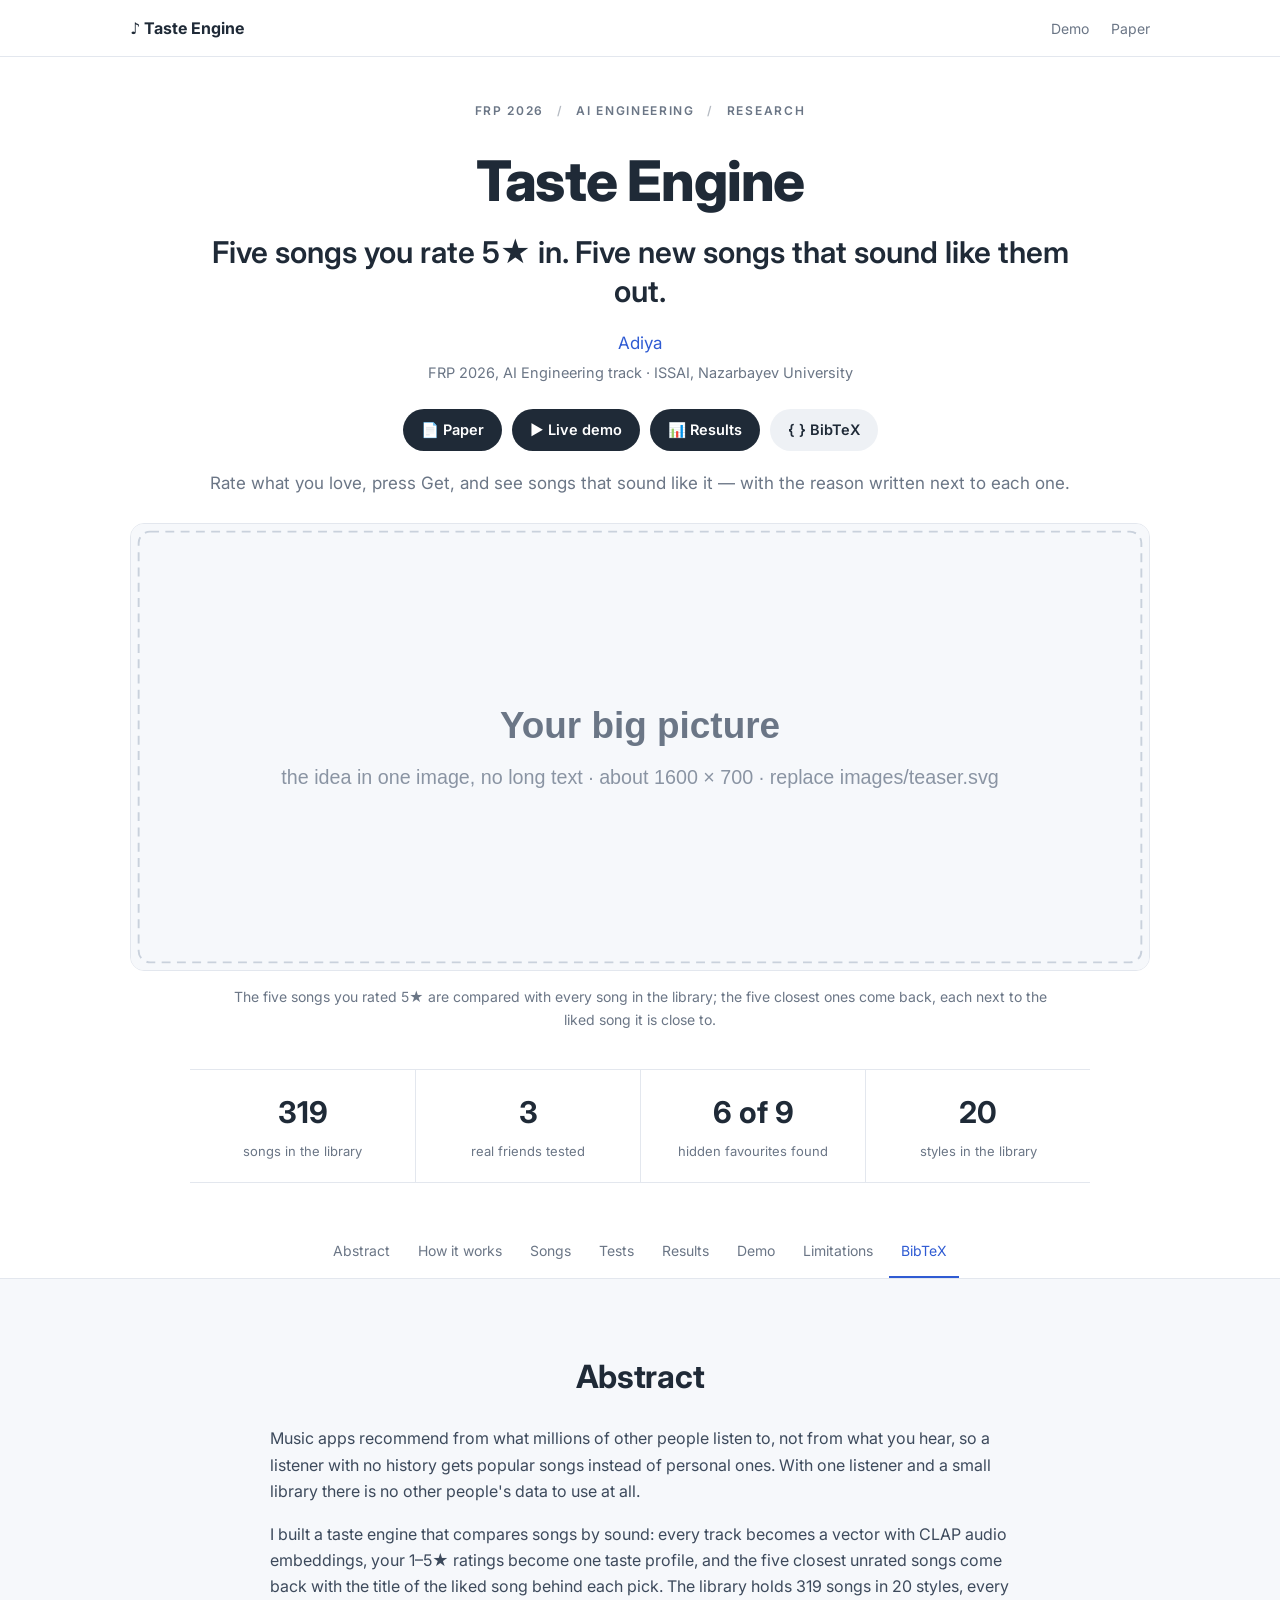
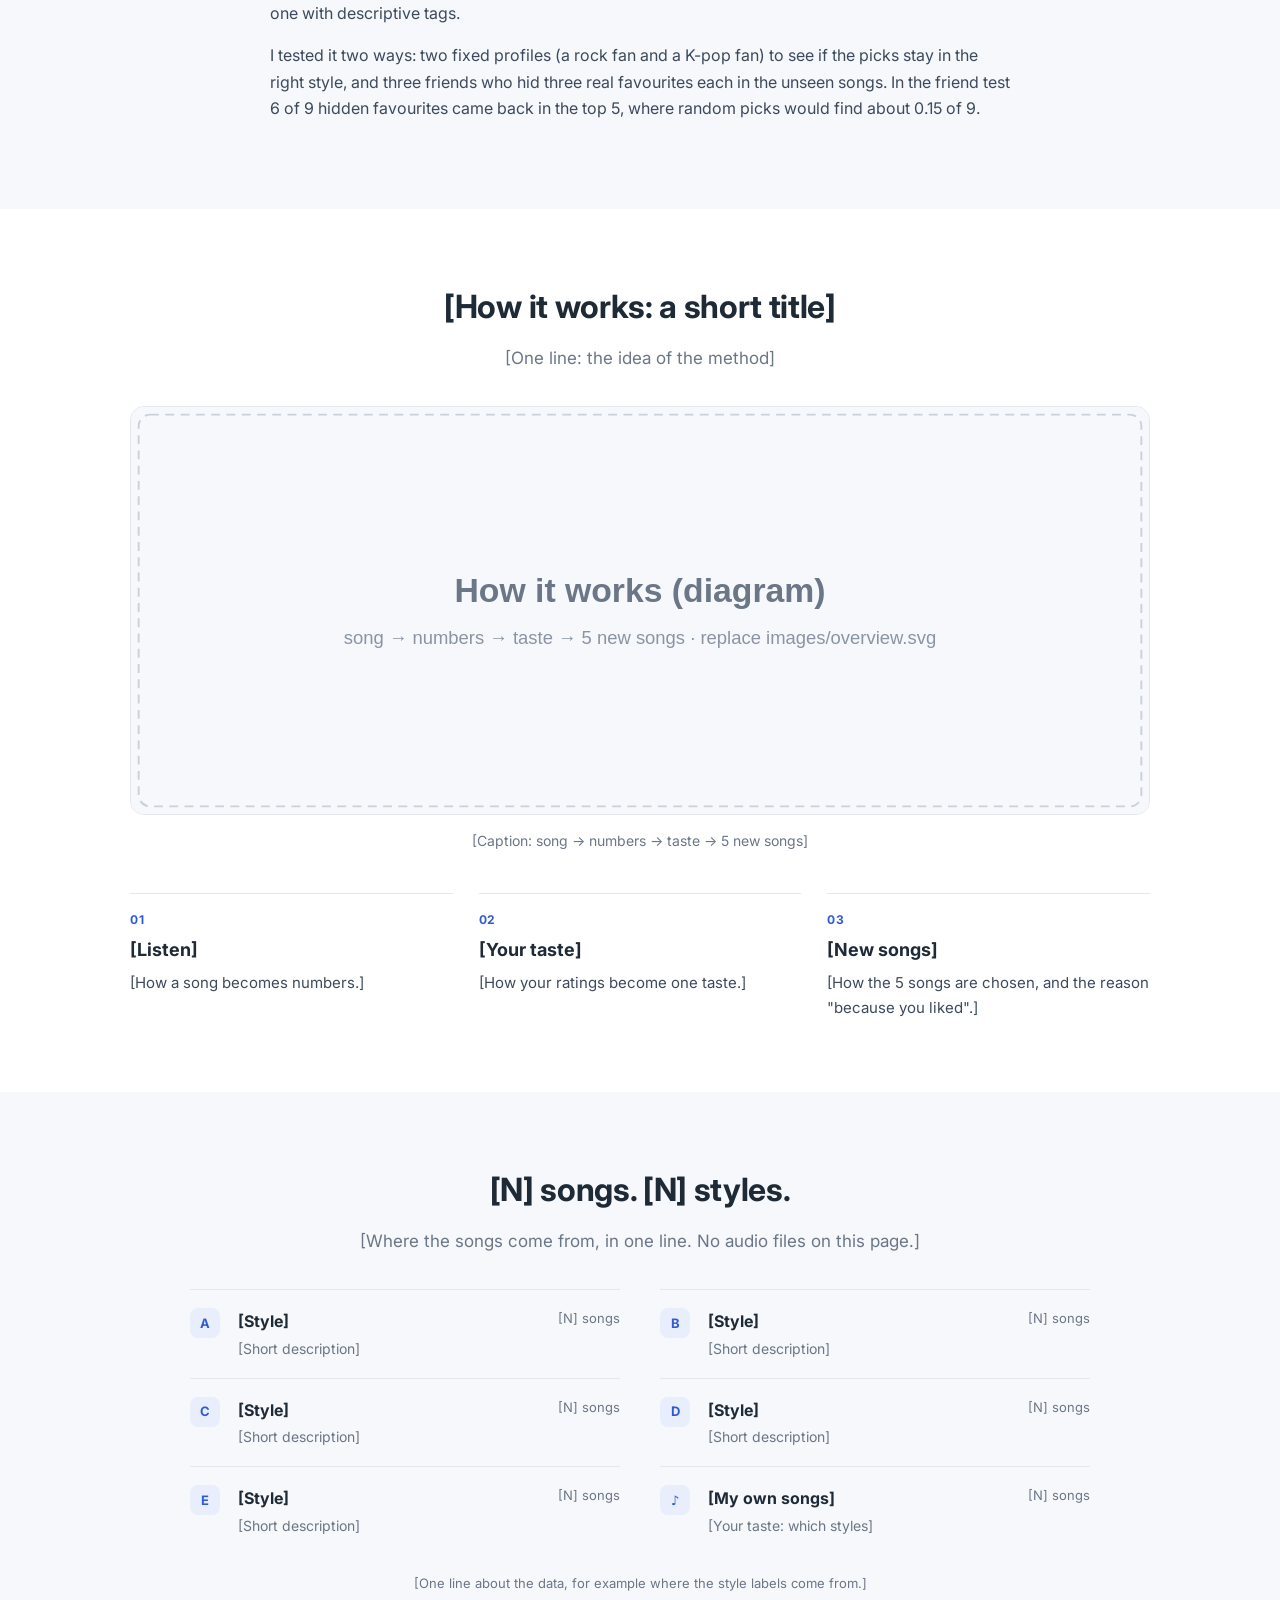
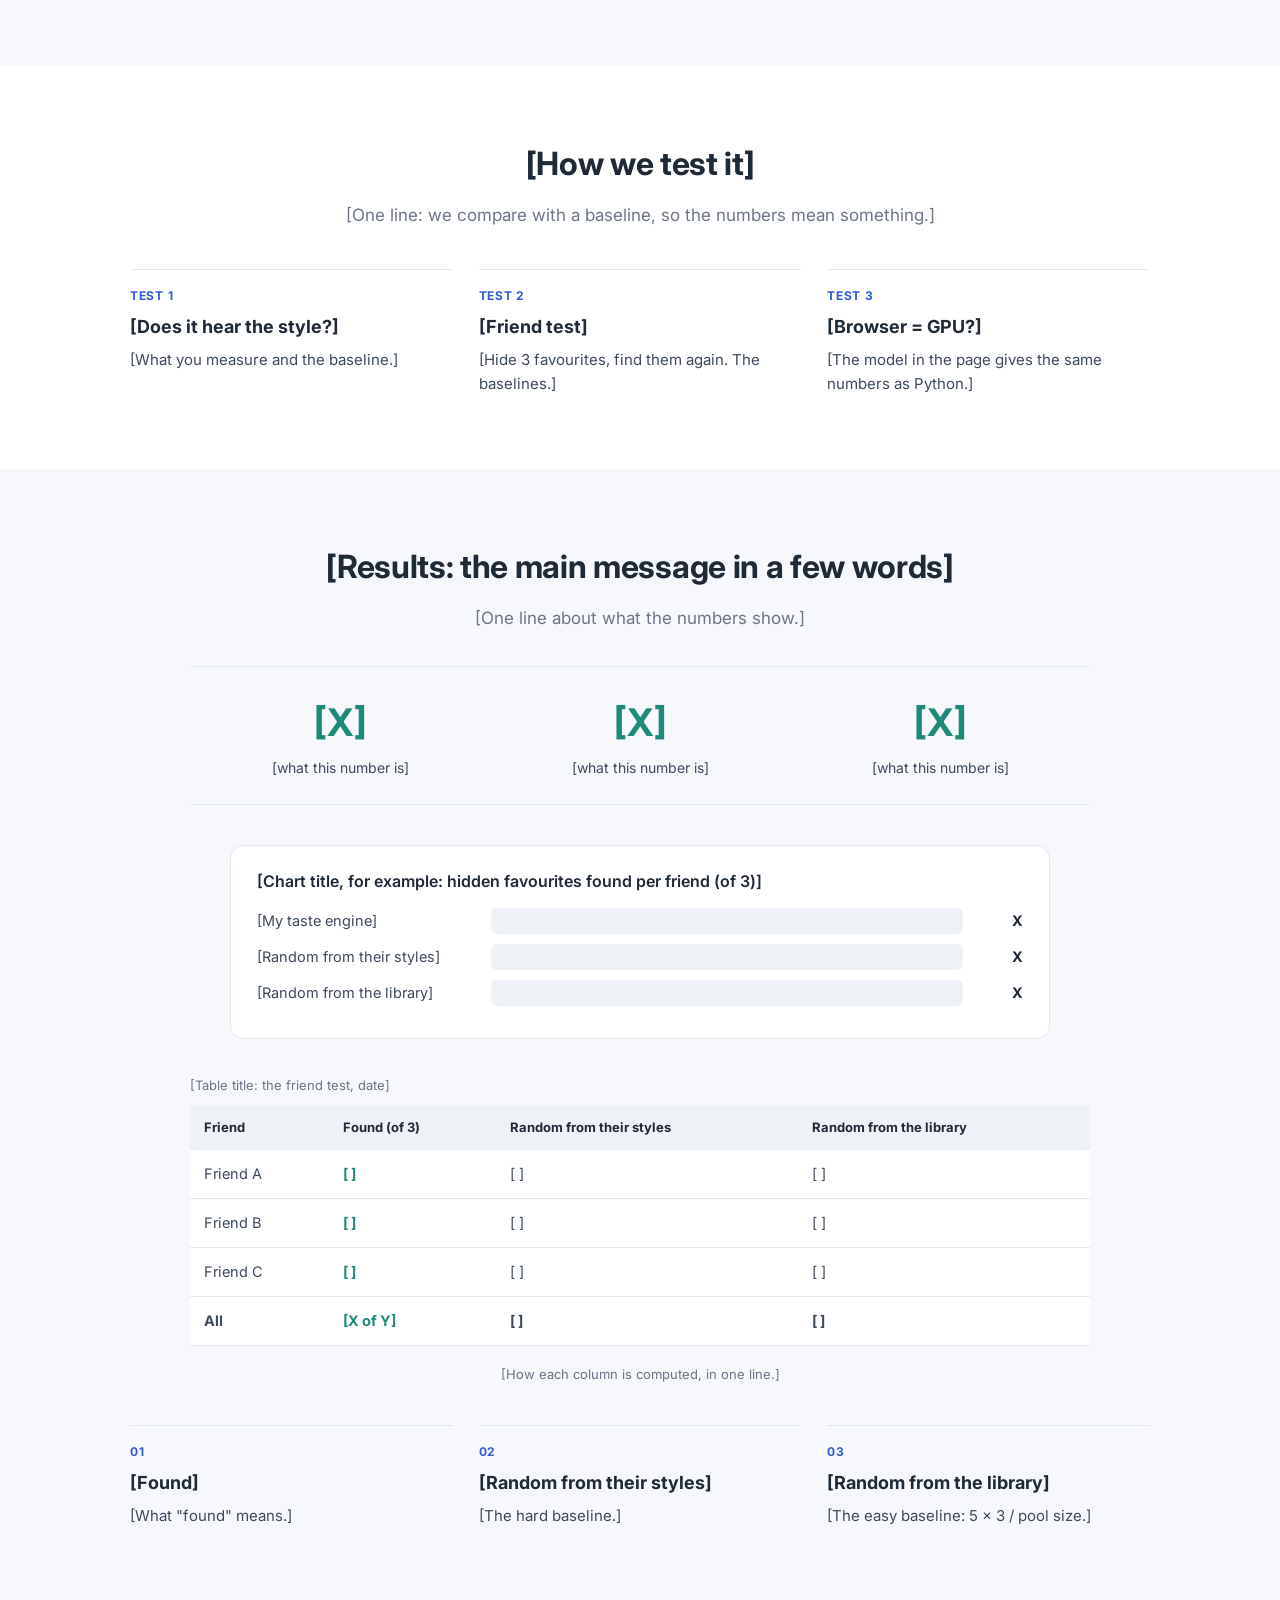
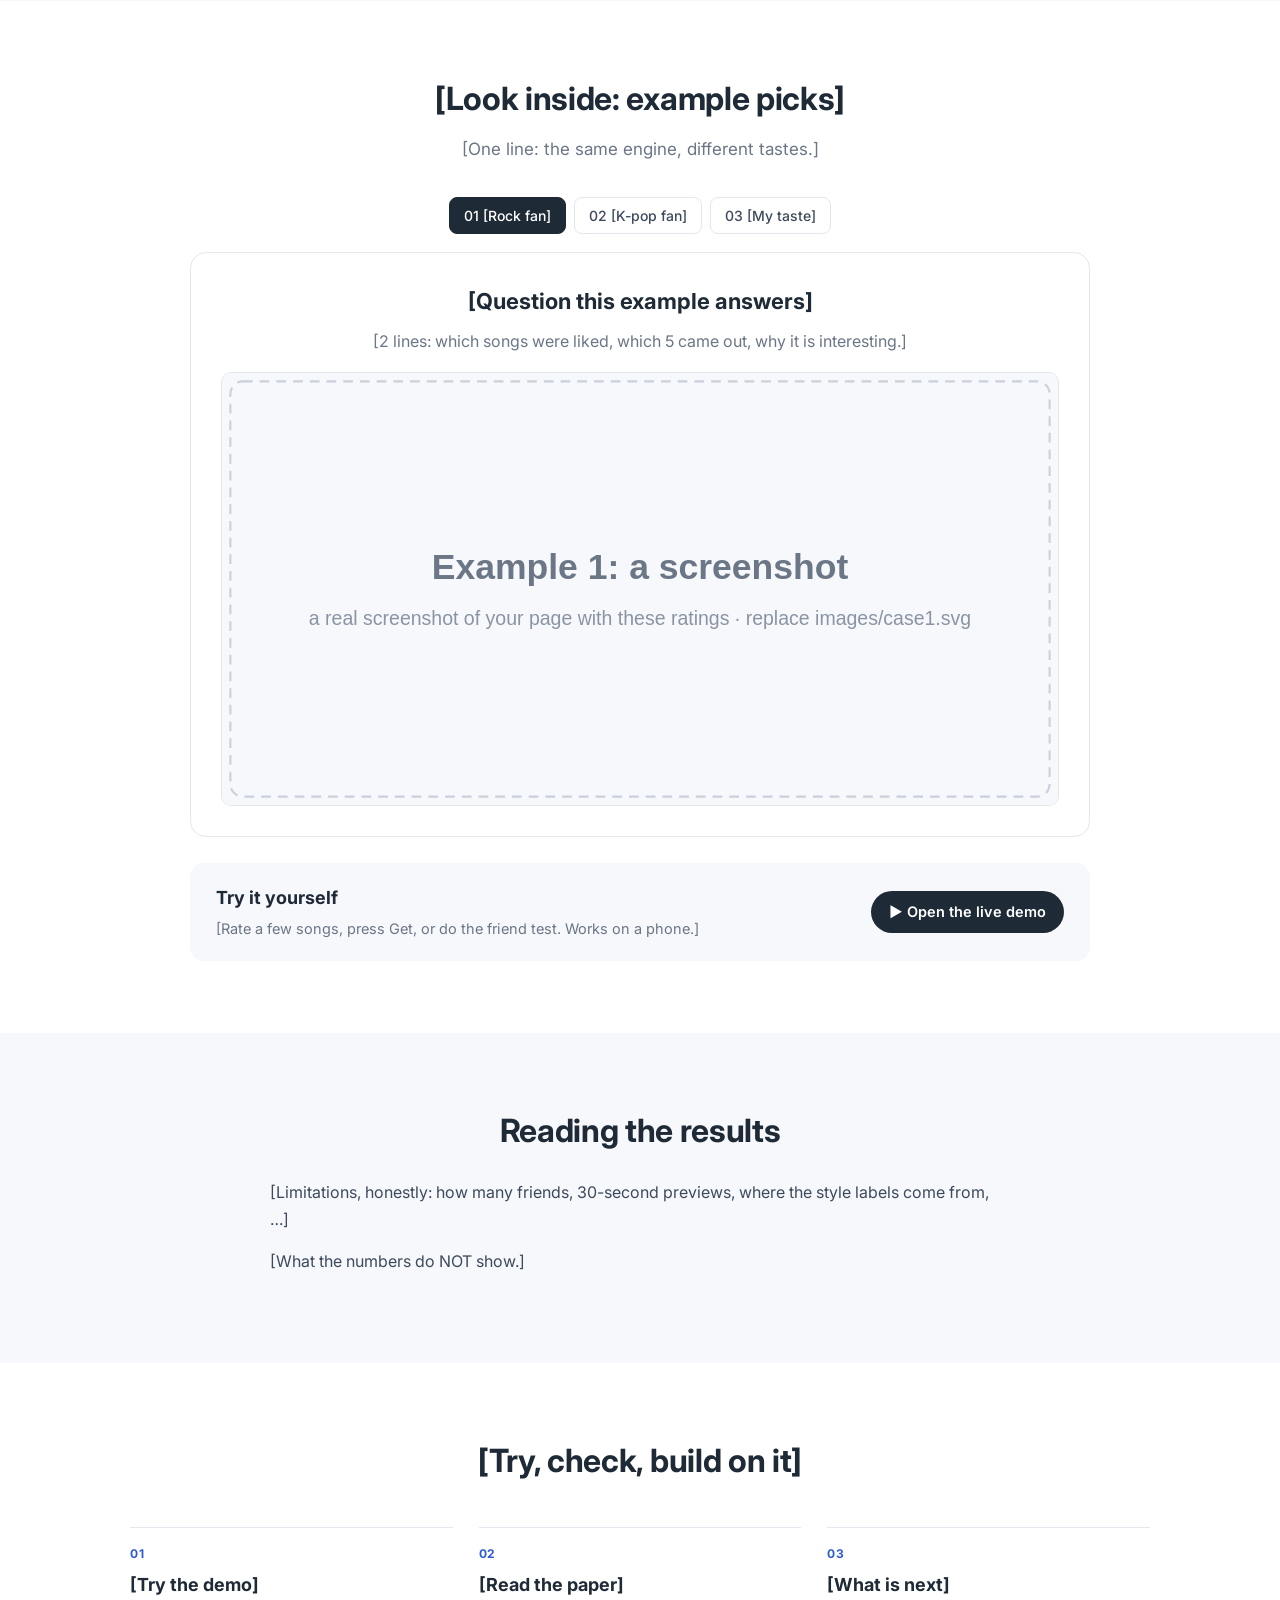
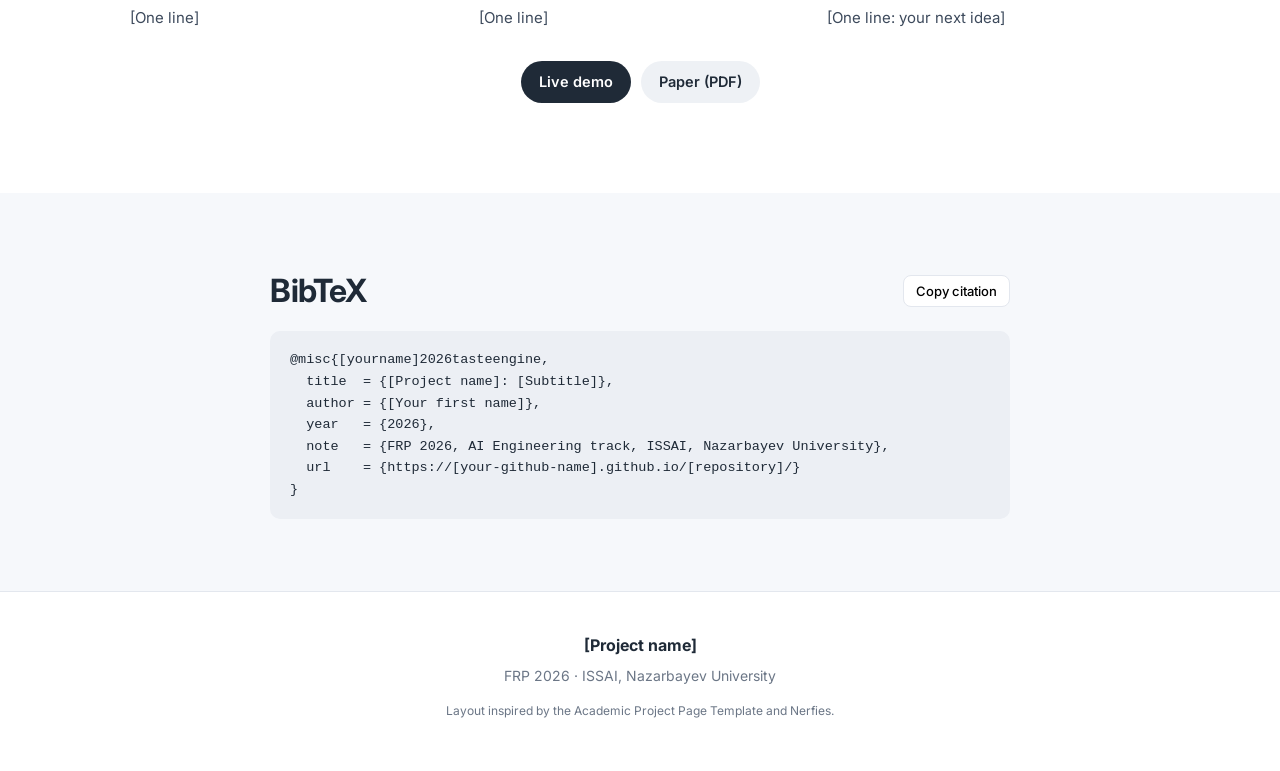
==== index.html @ 41b4423e "Project page + demo" ====
<!doctype html>
<!-- Project page template for the FRP 2026 taste engine (Adiya). NOT FILLED YET.
     Every [ ... ] is a place to write. Grey hints in small text tell you what to write: delete them when done.
     Numbers: ONLY numbers you really measured (results.md, your paper). Not measured? Delete that line. Never invent.
     Public page: no audio files, no real friend names (Friend A, B, C), no keys.
     Pictures: replace images/*.svg with your own pictures (same names, or change the src). -->
<html lang="en">
<head>
<meta charset="utf-8">
<meta name="viewport" content="width=device-width, initial-scale=1">
<title>Taste Engine — FRP 2026</title>
<meta name="description" content="A small music recommender: rate five songs, get five new ones that sound alike, each with one reason.">
<link rel="icon" href="images/favicon.svg" type="image/svg+xml">
<link rel="preconnect" href="https://fonts.googleapis.com">
<link rel="preconnect" href="https://fonts.gstatic.com" crossorigin>
<link href="https://fonts.googleapis.com/css2?family=Inter:wght@400;500;600;700;800&display=swap" rel="stylesheet">
<link rel="stylesheet" href="style.css">
</head>
<body>

<nav class="top">
  <div class="wrap top-in">
    <a class="brand" href="#">♪ Taste Engine</a>
    <div class="top-links"><a href="#demo">Demo</a><a href="paper.pdf">Paper</a></div>
  </div>
</nav>

<header class="hero wrap">
  <div class="eyebrow">FRP 2026 <span>/</span> AI Engineering <span>/</span> Research</div>
  <h1>Taste Engine</h1>
  <p class="subtitle">Five songs you rate 5★ in. Five new songs that sound like them out.</p>
  <p class="authors"><a href="#">Adiya</a></p>
  <p class="aff">FRP 2026, AI Engineering track · ISSAI, Nazarbayev University</p>
  <div class="buttons">
    <a class="pill" href="paper.pdf">📄 Paper</a>
    <a class="pill" href="demo/">▶ Live demo</a>
    <a class="pill" href="#results">📊 Results</a>
    <a class="pill light" href="#bibtex">{ } BibTeX</a>
  </div>
  <p class="tagline">Rate what you love, press Get, and see songs that sound like it — with the reason written next to each one.</p>

  <figure class="teaser">
    <img src="images/teaser.svg" alt="Your rated songs, the song library and five new picks with reasons">
    <figcaption>The five songs you rated 5★ are compared with every song in the library; the five closest ones come back, each next to the liked song it is close to.</figcaption>
  </figure>

  <div class="stats">
    <div><b>319</b><span>songs in the library</span></div>
    <div><b>3</b><span>real friends tested</span></div>
    <div><b>6 of 9</b><span>hidden favourites found</span></div>
    <div><b>20</b><span>styles in the library</span></div>
  </div>
</header>

<div class="tabs" id="tabs">
  <div class="wrap tabs-in">
    <a href="#abstract">Abstract</a><a href="#how">How it works</a><a href="#data">Songs</a><a href="#tests">Tests</a>
    <a href="#results">Results</a><a href="#demo">Demo</a><a href="#limits">Limitations</a><a href="#bibtex">BibTeX</a>
  </div>
</div>

<section id="abstract" class="band">
  <div class="narrow">
    <h2>Abstract</h2>
    <p>Music apps recommend from what millions of other people listen to, not from what you hear, so a listener with no history gets popular songs instead of personal ones. With one listener and a small library there is no other people's data to use at all.</p>
    <p>I built a taste engine that compares songs by sound: every track becomes a vector with CLAP audio embeddings, your 1–5★ ratings become one taste profile, and the five closest unrated songs come back with the title of the liked song behind each pick. The library holds 319 songs in 20 styles, every one with descriptive tags.</p>
    <p>I tested it two ways: two fixed profiles (a rock fan and a K-pop fan) to see if the picks stay in the right style, and three friends who hid three real favourites each in the unseen songs. In the friend test 6 of 9 hidden favourites came back in the top 5, where random picks would find about 0.15 of 9.</p>
  </div>
</section>

<section id="how">
  <div class="wrap">
    <h2>[How it works: a short title]</h2>
    <p class="lead">[One line: the idea of the method]</p>
    <figure class="wide">
      <img src="images/overview.svg" alt="[Overview diagram]">
      <figcaption>[Caption: song → numbers → taste → 5 new songs]</figcaption>
    </figure>
    <div class="cols3">
      <div class="col"><div class="num">01</div><h3>[Listen]</h3><p>[How a song becomes numbers.]</p></div>
      <div class="col"><div class="num">02</div><h3>[Your taste]</h3><p>[How your ratings become one taste.]</p></div>
      <div class="col"><div class="num">03</div><h3>[New songs]</h3><p>[How the 5 songs are chosen, and the reason "because you liked".]</p></div>
    </div>
  </div>
</section>

<section id="data" class="band">
  <div class="wrap">
    <h2>[N] songs. [N] styles.</h2>
    <p class="lead">[Where the songs come from, in one line. No audio files on this page.]</p>
    <div class="grid2">
      <div class="cat"><span class="ic">A</span><div><h4>[Style]</h4><p>[Short description]</p></div><em>[N] songs</em></div>
      <div class="cat"><span class="ic">B</span><div><h4>[Style]</h4><p>[Short description]</p></div><em>[N] songs</em></div>
      <div class="cat"><span class="ic">C</span><div><h4>[Style]</h4><p>[Short description]</p></div><em>[N] songs</em></div>
      <div class="cat"><span class="ic">D</span><div><h4>[Style]</h4><p>[Short description]</p></div><em>[N] songs</em></div>
      <div class="cat"><span class="ic">E</span><div><h4>[Style]</h4><p>[Short description]</p></div><em>[N] songs</em></div>
      <div class="cat"><span class="ic">♪</span><div><h4>[My own songs]</h4><p>[Your taste: which styles]</p></div><em>[N] songs</em></div>
    </div>
    <p class="note">[One line about the data, for example where the style labels come from.]</p>
  </div>
</section>

<section id="tests">
  <div class="wrap">
    <h2>[How we test it]</h2>
    <p class="lead">[One line: we compare with a baseline, so the numbers mean something.]</p>
    <div class="cols3">
      <div class="col"><div class="num">TEST 1</div><h3>[Does it hear the style?]</h3><p>[What you measure and the baseline.]</p></div>
      <div class="col"><div class="num">TEST 2</div><h3>[Friend test]</h3><p>[Hide 3 favourites, find them again. The baselines.]</p></div>
      <div class="col"><div class="num">TEST 3</div><h3>[Browser = GPU?]</h3><p>[The model in the page gives the same numbers as Python.]</p></div>
    </div>
  </div>
</section>

<section id="results" class="band">
  <div class="wrap">
    <h2>[Results: the main message in a few words]</h2>
    <p class="lead">[One line about what the numbers show.]</p>
    <div class="keys">
      <div><b>[X]</b><span>[what this number is]</span></div>
      <div><b>[X]</b><span>[what this number is]</span></div>
      <div><b>[X]</b><span>[what this number is]</span></div>
    </div>

    <div class="chart" id="chart" aria-label="Bar chart">
      <div class="chart-title">[Chart title, for example: hidden favourites found per friend (of 3)]</div>
      <!-- the bars are made from CHART at the bottom of this file -->
    </div>

    <div class="tablewrap">
      <div class="table-cap">[Table title: the friend test, date]</div>
      <table>
        <thead><tr><th>Friend</th><th>Found (of 3)</th><th>Random from their styles</th><th>Random from the library</th></tr></thead>
        <tbody>
          <tr><td>Friend A</td><td class="x">[ ]</td><td>[ ]</td><td>[ ]</td></tr>
          <tr><td>Friend B</td><td class="x">[ ]</td><td>[ ]</td><td>[ ]</td></tr>
          <tr><td>Friend C</td><td class="x">[ ]</td><td>[ ]</td><td>[ ]</td></tr>
          <tr class="total"><td>All</td><td class="x">[X of Y]</td><td>[ ]</td><td>[ ]</td></tr>
        </tbody>
      </table>
      <p class="note">[How each column is computed, in one line.]</p>
    </div>

    <div class="cols3">
      <div class="col"><div class="num">01</div><h3>[Found]</h3><p>[What "found" means.]</p></div>
      <div class="col"><div class="num">02</div><h3>[Random from their styles]</h3><p>[The hard baseline.]</p></div>
      <div class="col"><div class="num">03</div><h3>[Random from the library]</h3><p>[The easy baseline: 5 × 3 / pool size.]</p></div>
    </div>
  </div>
</section>

<section id="demo">
  <div class="wrap">
    <h2>[Look inside: example picks]</h2>
    <p class="lead">[One line: the same engine, different tastes.]</p>
    <div class="case-tabs" role="tablist">
      <button class="on" data-case="0">01 [Rock fan]</button>
      <button data-case="1">02 [K-pop fan]</button>
      <button data-case="2">03 [My taste]</button>
    </div>
    <div class="case">
      <div class="case-panel on"><h3>[Question this example answers]</h3><p>[2 lines: which songs were liked, which 5 came out, why it is interesting.]</p><img src="images/case1.svg" alt="[screenshot]"></div>
      <div class="case-panel"><h3>[Question this example answers]</h3><p>[2 lines]</p><img src="images/case2.svg" alt="[screenshot]"></div>
      <div class="case-panel"><h3>[Question this example answers]</h3><p>[2 lines]</p><img src="images/case3.svg" alt="[screenshot]"></div>
    </div>
    <div class="demo-box">
      <div><h3>Try it yourself</h3><p>[Rate a few songs, press Get, or do the friend test. Works on a phone.]</p></div>
      <a class="pill" href="demo/">▶ Open the live demo</a>
    </div>
  </div>
</section>

<section id="limits" class="band">
  <div class="narrow">
    <h2>Reading the results</h2>
    <p>[Limitations, honestly: how many friends, 30-second previews, where the style labels come from, …]</p>
    <p>[What the numbers do NOT show.]</p>
  </div>
</section>

<section id="next">
  <div class="wrap">
    <h2>[Try, check, build on it]</h2>
    <div class="cols3">
      <div class="col"><div class="num">01</div><h3>[Try the demo]</h3><p>[One line]</p></div>
      <div class="col"><div class="num">02</div><h3>[Read the paper]</h3><p>[One line]</p></div>
      <div class="col"><div class="num">03</div><h3>[What is next]</h3><p>[One line: your next idea]</p></div>
    </div>
    <div class="buttons center"><a class="pill" href="demo/">Live demo</a><a class="pill light" href="paper.pdf">Paper (PDF)</a></div>
  </div>
</section>

<section id="bibtex" class="band">
  <div class="narrow">
    <div class="bib-head"><h2>BibTeX</h2><button id="copy">Copy citation</button></div>
<pre id="bib">@misc{[yourname]2026tasteengine,
  title  = {[Project name]: [Subtitle]},
  author = {[Your first name]},
  year   = {2026},
  note   = {FRP 2026, AI Engineering track, ISSAI, Nazarbayev University},
  url    = {https://[your-github-name].github.io/[repository]/}
}</pre>
  </div>
</section>

<footer>
  <b>[Project name]</b>
  <p>FRP 2026 · ISSAI, Nazarbayev University</p>
  <p class="small">Layout inspired by the Academic Project Page Template and Nerfies.</p>
</footer>

<script>
// The bar chart: put your numbers here (value = average found per friend, of 3). null = not measured yet (shows X).
const CHART = [
  { label: "[My taste engine]", value: null, color: "#A3283D" },
  { label: "[Random from their styles]", value: null, color: "#F09A4A" },
  { label: "[Random from the library]", value: null, color: "#9AA3AE" },
];
const MAX = 3;
const chart = document.getElementById("chart");
CHART.forEach(row => {
  const r = document.createElement("div"); r.className = "bar-row";
  const w = row.value === null ? 0 : Math.max(1, 100 * row.value / MAX);
  r.innerHTML = `<span class="bar-label">${row.label}</span>
    <span class="bar-track"><span class="bar" style="width:${w}%;background:${row.color}"></span></span>
    <span class="bar-val">${row.value === null ? "X" : row.value}</span>`;
  chart.appendChild(r);
});

// Example tabs
document.querySelectorAll(".case-tabs button").forEach(b => b.onclick = () => {
  document.querySelectorAll(".case-tabs button").forEach(x => x.classList.toggle("on", x === b));
  document.querySelectorAll(".case-panel").forEach((p, i) => p.classList.toggle("on", i == b.dataset.case));
});

// Copy citation
document.getElementById("copy").onclick = async e => {
  try { await navigator.clipboard.writeText(document.getElementById("bib").innerText); e.target.textContent = "Copied ✓"; }
  catch { e.target.textContent = "Select and copy"; }
};

// Highlight the section in the menu while you scroll
const links = [...document.querySelectorAll(".tabs a")];
const io = new IntersectionObserver(es => es.forEach(en => {
  if (en.isIntersecting) links.forEach(a => a.classList.toggle("on", a.getAttribute("href") === "#" + en.target.id));
}), { rootMargin: "-45% 0px -50% 0px" });
document.querySelectorAll("section[id]").forEach(s => io.observe(s));
</script>
</body>
</html>
---- style.css ----
/* Project page style (FRP 2026). Colors: change --accent and --key to your taste. */
:root {
  --ink: #1f2a37; --text: #3d4a5c; --muted: #6b7686; --line: #e3e7ee; --band: #f6f8fb;
  --accent: #A3283D; --link: #2f5bd3; --key: #1f8a7a; --pill: #1f2a37; --hint: #b0882f;
}
* { box-sizing: border-box; }
html { scroll-behavior: smooth; }
body { margin: 0; font: 16px/1.65 Inter, system-ui, -apple-system, "Segoe UI", Roboto, sans-serif; color: var(--text); background: #fff; }
a { color: var(--link); text-decoration: none; }
img { max-width: 100%; display: block; }
.wrap { max-width: 1060px; margin: 0 auto; padding: 0 20px; }
.narrow { max-width: 780px; margin: 0 auto; padding: 0 20px; }
section { padding: 72px 0; scroll-margin-top: 54px; }
.band { background: var(--band); }
h1, h2, h3, h4 { color: var(--ink); margin: 0; }
h2 { font-size: clamp(24px, 3.2vw, 32px); font-weight: 700; text-align: center; letter-spacing: -.01em; margin-bottom: 10px; }
.narrow h2 { text-align: center; margin-bottom: 22px; }
.lead { text-align: center; color: var(--muted); font-size: 17px; max-width: 700px; margin: 0 auto 34px; }
.note { text-align: center; color: var(--muted); font-size: 13px; margin: 18px auto 0; max-width: 760px; }
.hint { color: var(--hint); font-size: 12.5px; text-align: center; font-style: italic; }

/* top bar */
.top { border-bottom: 1px solid var(--line); background: #fff; }
.top-in { display: flex; align-items: center; justify-content: space-between; height: 56px; }
.brand { color: var(--ink); font-weight: 700; }
.top-links a { color: var(--muted); margin-left: 22px; font-size: 14px; }

/* hero */
.hero { text-align: center; padding-top: 44px; padding-bottom: 36px; }
.eyebrow { font-size: 12px; letter-spacing: .14em; text-transform: uppercase; color: var(--muted); font-weight: 600; }
.eyebrow span { margin: 0 8px; opacity: .5; }
.hero h1 { font-size: clamp(34px, 6vw, 56px); font-weight: 800; letter-spacing: -.02em; margin: 14px 0 6px; }
.subtitle { font-size: clamp(20px, 3vw, 30px); font-weight: 600; color: var(--ink); max-width: 860px; margin: 0 auto 18px; line-height: 1.3; }
.authors { font-size: 17px; margin: 0; } .aff { color: var(--muted); font-size: 14.5px; margin: 4px 0 0; }
.buttons { display: flex; flex-wrap: wrap; gap: 10px; justify-content: center; margin: 24px 0 18px; }
.buttons.center { margin-top: 30px; }
.pill { background: var(--pill); color: #fff; padding: 9px 18px; border-radius: 999px; font-weight: 600; font-size: 14.5px; }
.pill.light { background: #eef1f5; color: var(--ink); }
.pill:hover { opacity: .88; }
.tagline { color: var(--muted); font-size: 17px; margin: 6px 0 26px; }
figure { margin: 0; }
.teaser img, .wide img { width: 100%; border-radius: 14px; border: 1px solid var(--line); }
figcaption { color: var(--muted); font-size: 14px; margin: 14px auto 0; max-width: 820px; text-align: center; }
.stats { display: grid; grid-template-columns: repeat(4, 1fr); margin: 38px auto 6px; max-width: 900px; border-top: 1px solid var(--line); border-bottom: 1px solid var(--line); }
.stats div { padding: 18px 10px; border-left: 1px solid var(--line); }
.stats div:first-child { border-left: 0; }
.stats b { display: block; font-size: 30px; font-weight: 700; color: var(--ink); }
.stats span { font-size: 13px; color: var(--muted); }

/* sticky section menu */
.tabs { position: sticky; top: 0; z-index: 5; background: rgba(255,255,255,.96); border-bottom: 1px solid var(--line); backdrop-filter: blur(6px); }
.tabs-in { display: flex; justify-content: center; gap: 4px; overflow-x: auto; scrollbar-width: none; }
.tabs a { color: var(--muted); font-size: 14px; padding: 14px 12px; white-space: nowrap; border-bottom: 2px solid transparent; }
.tabs a.on { color: var(--link); border-bottom-color: var(--link); }

/* numbered columns */
.cols3 { display: grid; grid-template-columns: repeat(3, 1fr); gap: 26px; margin-top: 40px; }
.col { border-top: 1px solid var(--line); padding-top: 16px; }
.num { color: var(--link); font-size: 12px; font-weight: 700; letter-spacing: .06em; }
.col h3 { font-size: 18px; margin: 6px 0 6px; }
.col p { margin: 0; color: var(--text); font-size: 15px; }

/* letter-icon cards */
.grid2 { display: grid; grid-template-columns: 1fr 1fr; gap: 0 40px; max-width: 900px; margin: 0 auto; }
.cat { display: grid; grid-template-columns: 34px 1fr auto; gap: 14px; align-items: start; padding: 18px 0; border-top: 1px solid var(--line); }
.ic { width: 30px; height: 30px; border-radius: 8px; background: #e8eefc; color: var(--link); display: grid; place-items: center; font-weight: 700; font-size: 13px; }
.cat h4 { font-size: 16px; } .cat p { margin: 2px 0 0; color: var(--muted); font-size: 14px; }
.cat em { font-style: normal; color: var(--muted); font-size: 13px; white-space: nowrap; }

/* results */
.keys { display: grid; grid-template-columns: repeat(3, 1fr); max-width: 900px; margin: 0 auto 40px; border-top: 1px solid var(--line); border-bottom: 1px solid var(--line); }
.keys div { text-align: center; padding: 24px 12px; }
.keys b { display: block; font-size: 38px; font-weight: 700; color: var(--key); }
.keys span { color: var(--text); font-size: 14px; }
.chart { max-width: 820px; margin: 0 auto 36px; background: #fff; border: 1px solid var(--line); border-radius: 14px; padding: 22px 26px; }
.chart-title { font-weight: 600; color: var(--ink); margin-bottom: 14px; }
.bar-row { display: grid; grid-template-columns: 220px 1fr 46px; gap: 14px; align-items: center; margin: 10px 0; font-size: 14.5px; }
.bar-track { background: #eef1f5; border-radius: 6px; height: 26px; overflow: hidden; }
.bar { display: block; height: 100%; border-radius: 6px; }
.bar-val { font-weight: 700; color: var(--ink); text-align: right; }
.tablewrap { max-width: 900px; margin: 0 auto; overflow-x: auto; }
.table-cap { color: var(--muted); font-size: 13px; margin-bottom: 8px; }
table { width: 100%; border-collapse: collapse; background: #fff; font-size: 14.5px; }
th { text-align: left; color: var(--ink); font-size: 13px; padding: 12px 14px; background: #eef1f5; }
td { padding: 12px 14px; border-bottom: 1px solid var(--line); }
td.x { font-weight: 700; color: var(--key); } tr.total td { font-weight: 700; }

/* examples */
.case-tabs { display: flex; flex-wrap: wrap; gap: 8px; justify-content: center; margin-bottom: 18px; }
.case-tabs button { font: 500 14px Inter, sans-serif; border: 1px solid var(--line); background: #fff; color: var(--text); border-radius: 8px; padding: 9px 14px; cursor: pointer; }
.case-tabs button.on { background: var(--pill); color: #fff; border-color: var(--pill); }
.case { max-width: 900px; margin: 0 auto; border: 1px solid var(--line); border-radius: 16px; padding: 30px; background: #fff; }
.case-panel { display: none; text-align: center; } .case-panel.on { display: block; }
.case-panel h3 { font-size: 22px; } .case-panel p { color: var(--muted); max-width: 640px; margin: 8px auto 18px; }
.case-panel img { margin: 0 auto; border-radius: 10px; border: 1px solid var(--line); }
.demo-box { max-width: 900px; margin: 26px auto 0; display: flex; gap: 20px; align-items: center; justify-content: space-between; background: var(--band); border-radius: 14px; padding: 20px 26px; }
.demo-box h3 { font-size: 18px; } .demo-box p { margin: 4px 0 0; color: var(--muted); font-size: 14.5px; }

/* BibTeX */
.bib-head { display: flex; justify-content: space-between; align-items: center; margin-bottom: 14px; }
.bib-head h2 { text-align: left; margin: 0; }
#copy { font: 500 13px Inter, sans-serif; border: 1px solid var(--line); background: #fff; border-radius: 8px; padding: 7px 12px; cursor: pointer; }
pre { background: #eceff4; border-radius: 10px; padding: 18px 20px; font: 13.5px/1.6 ui-monospace, Menlo, Consolas, monospace; color: var(--ink); overflow-x: auto; margin: 0; }

footer { text-align: center; padding: 40px 20px 50px; border-top: 1px solid var(--line); }
footer b { color: var(--ink); } footer p { margin: 6px 0 0; color: var(--muted); font-size: 14px; }
footer .small { font-size: 12px; margin-top: 14px; }

/* phone */
@media (max-width: 760px) {
  section { padding: 52px 0; }
  .stats { grid-template-columns: 1fr 1fr; } .stats div:nth-child(3) { border-left: 0; }
  .stats div:nth-child(n+3) { border-top: 1px solid var(--line); }
  .cols3, .grid2, .keys { grid-template-columns: 1fr; }
  .keys div + div { border-top: 1px solid var(--line); }
  .bar-row { grid-template-columns: 1fr 40px; } .bar-label { grid-column: 1 / -1; margin-bottom: -6px; }
  .bar-track { grid-column: 1; }
  .demo-box { flex-direction: column; align-items: flex-start; }
  .top-links a { margin-left: 14px; }
  .tabs-in { justify-content: flex-start; }
  .case { padding: 20px; }
}
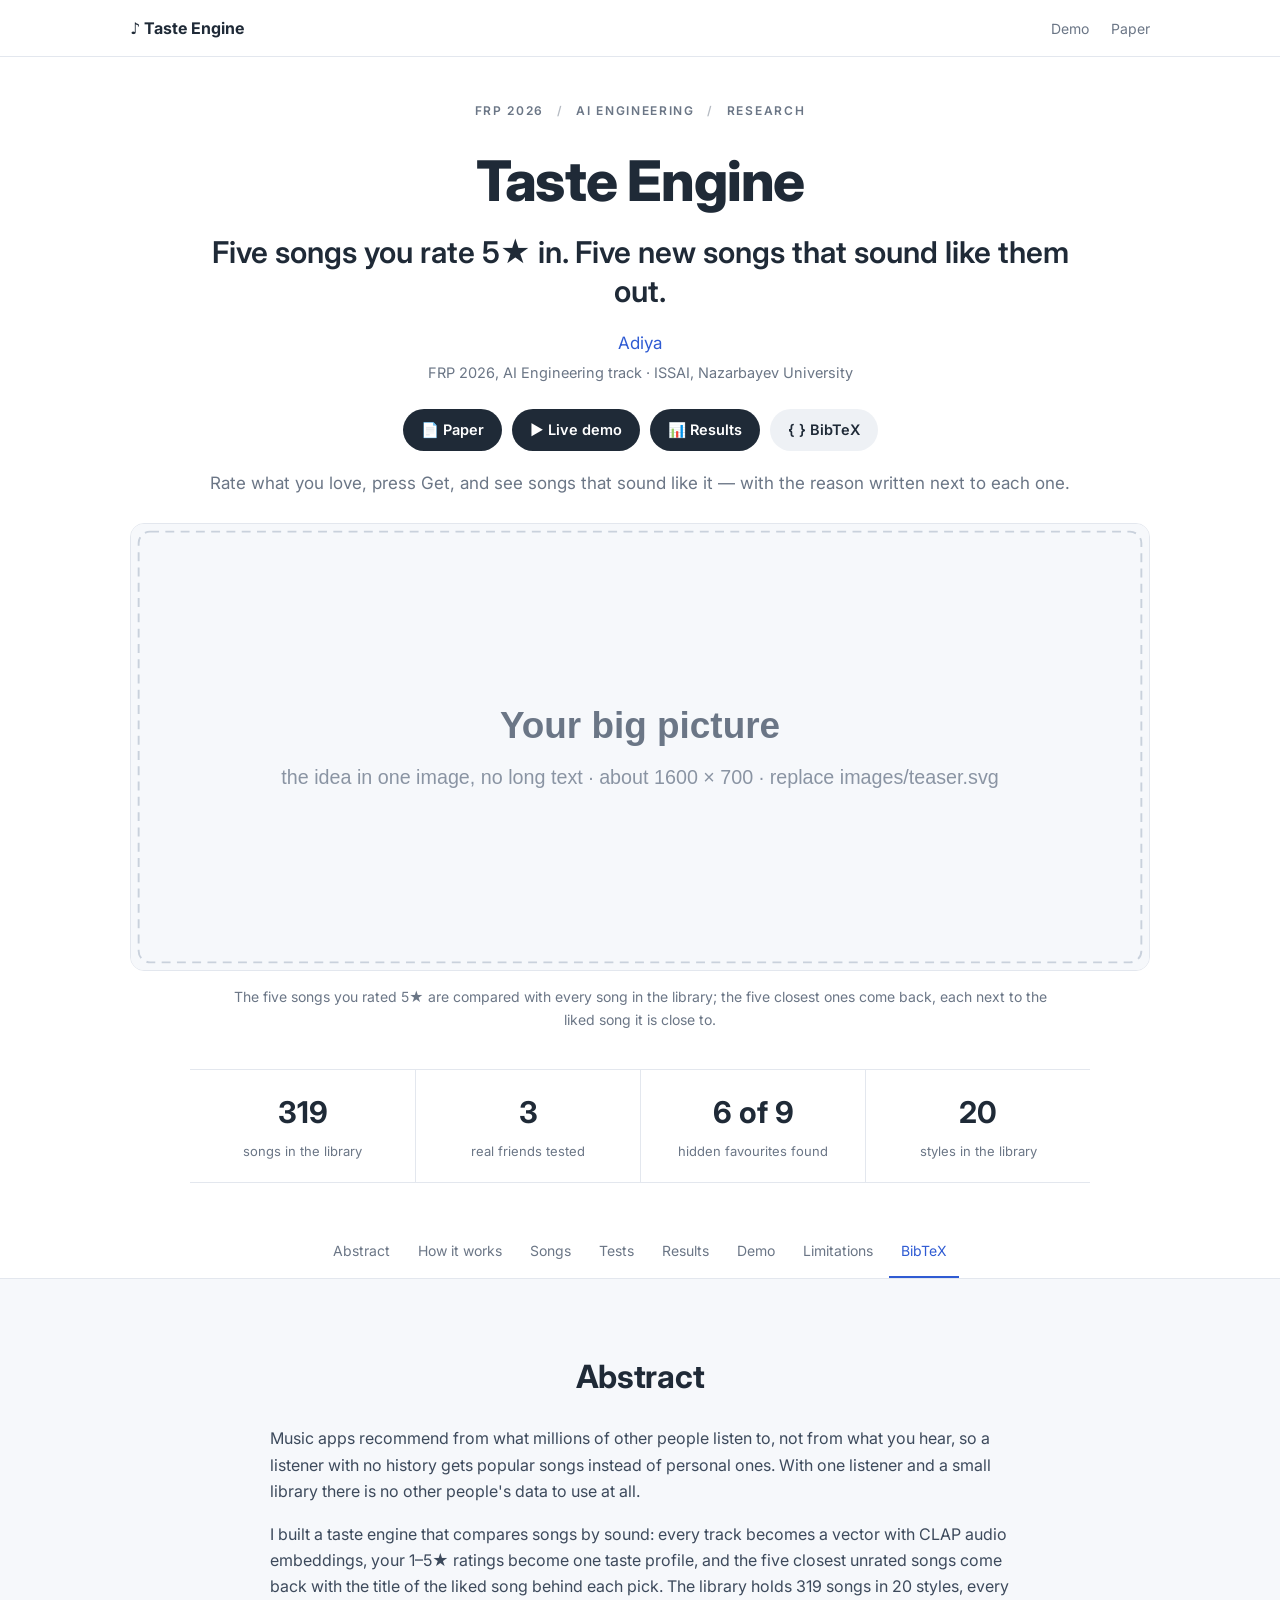
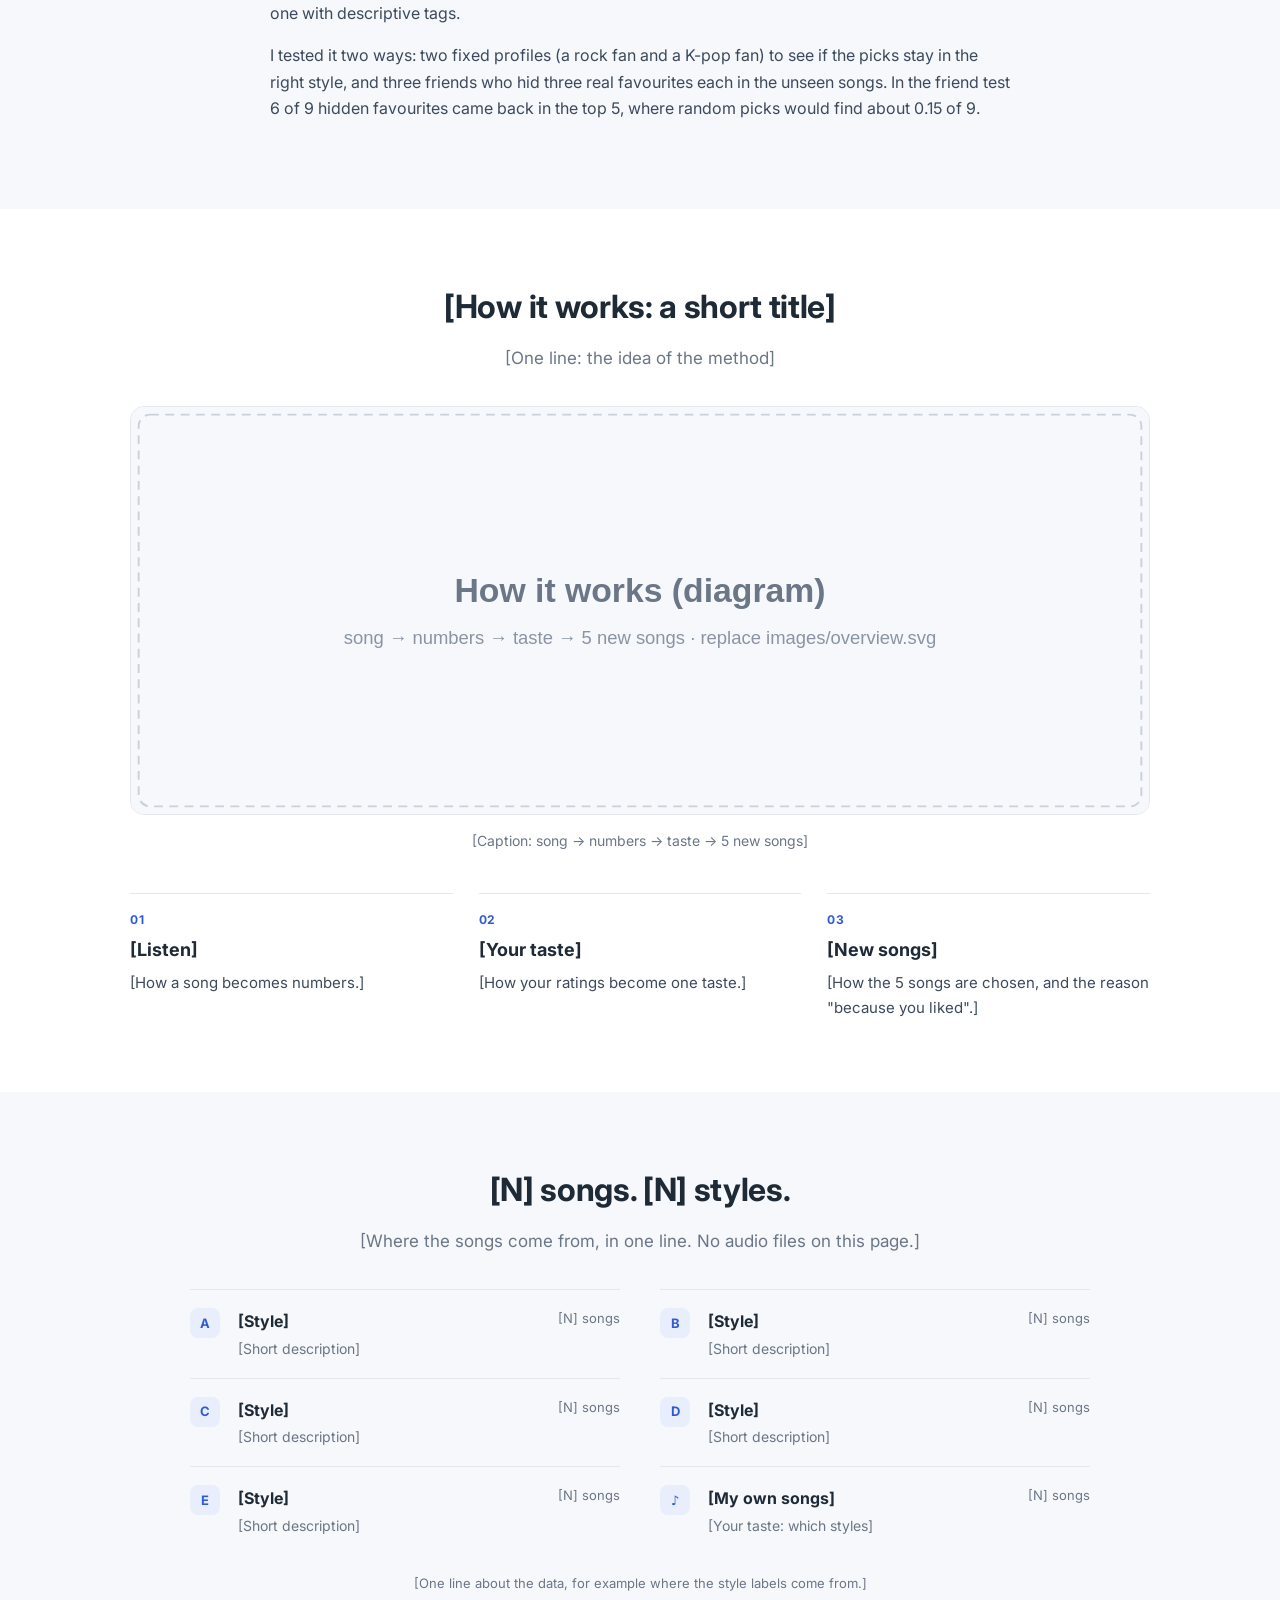
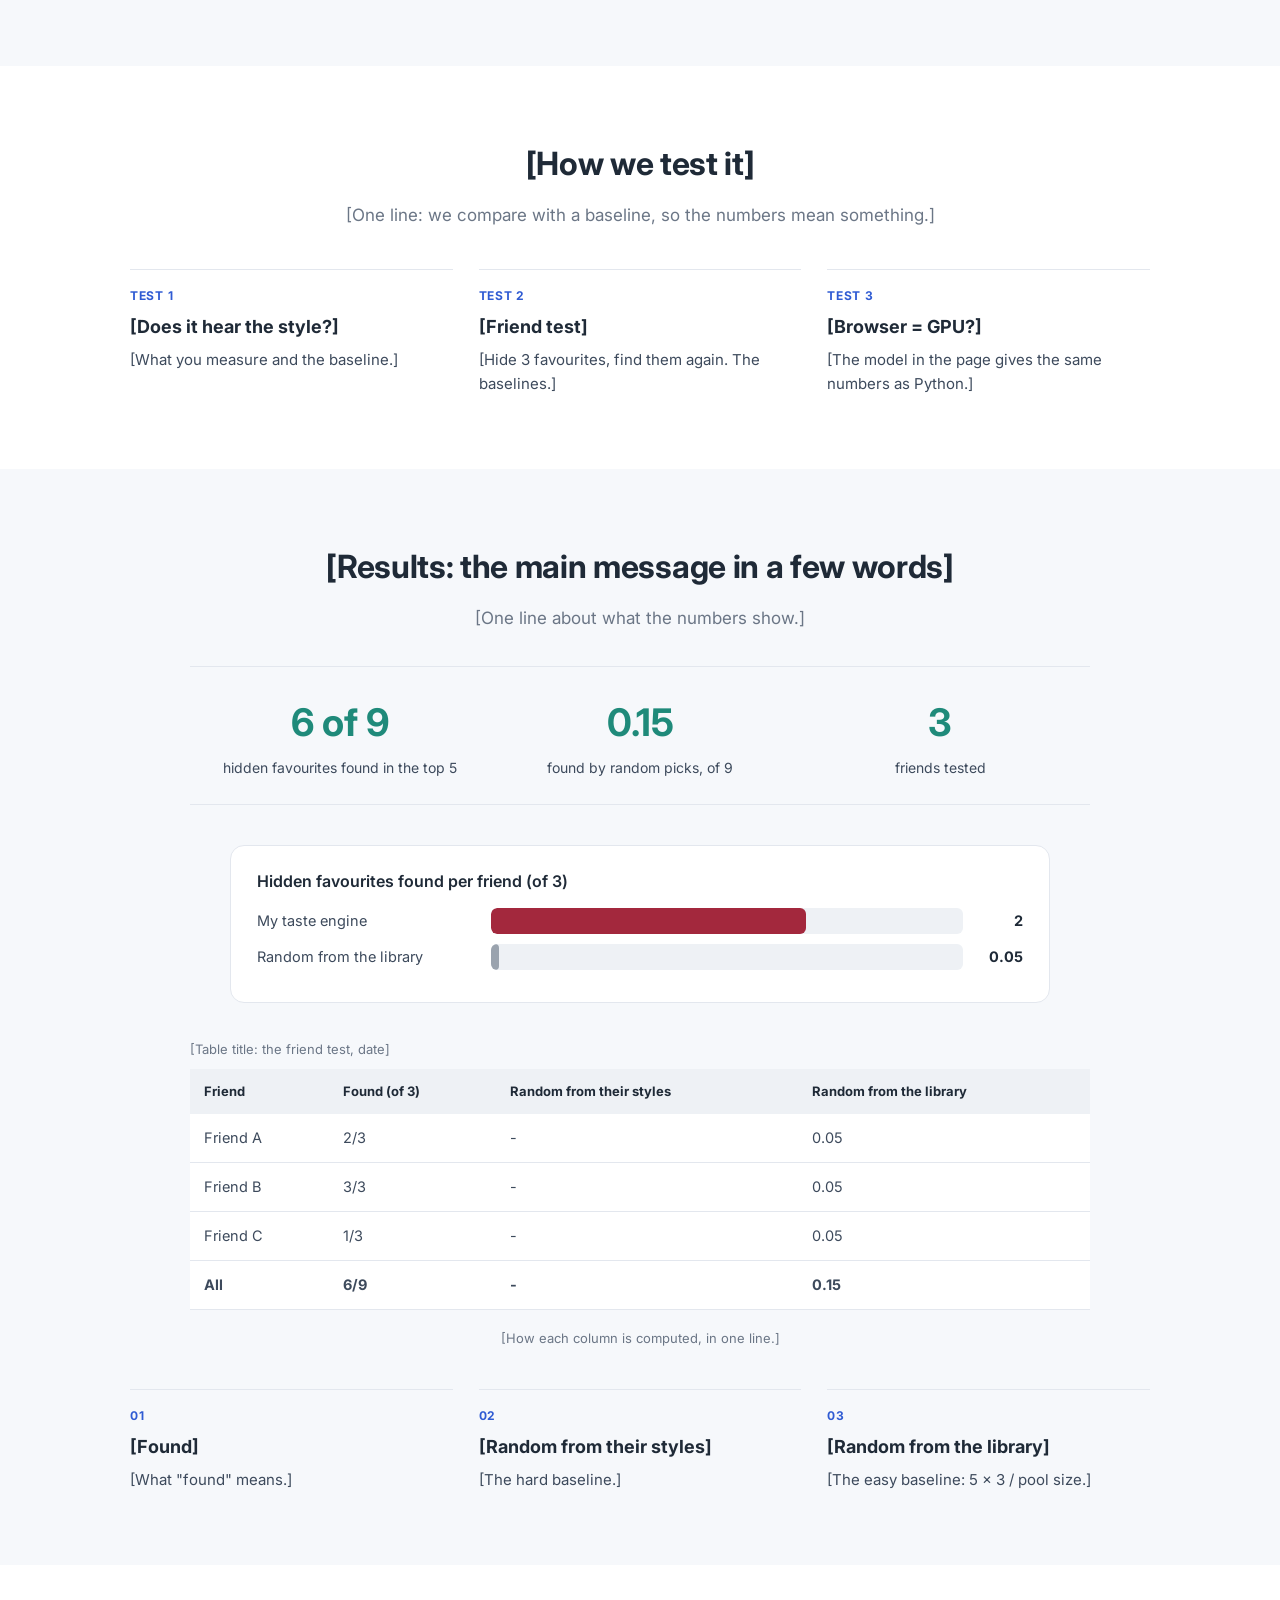
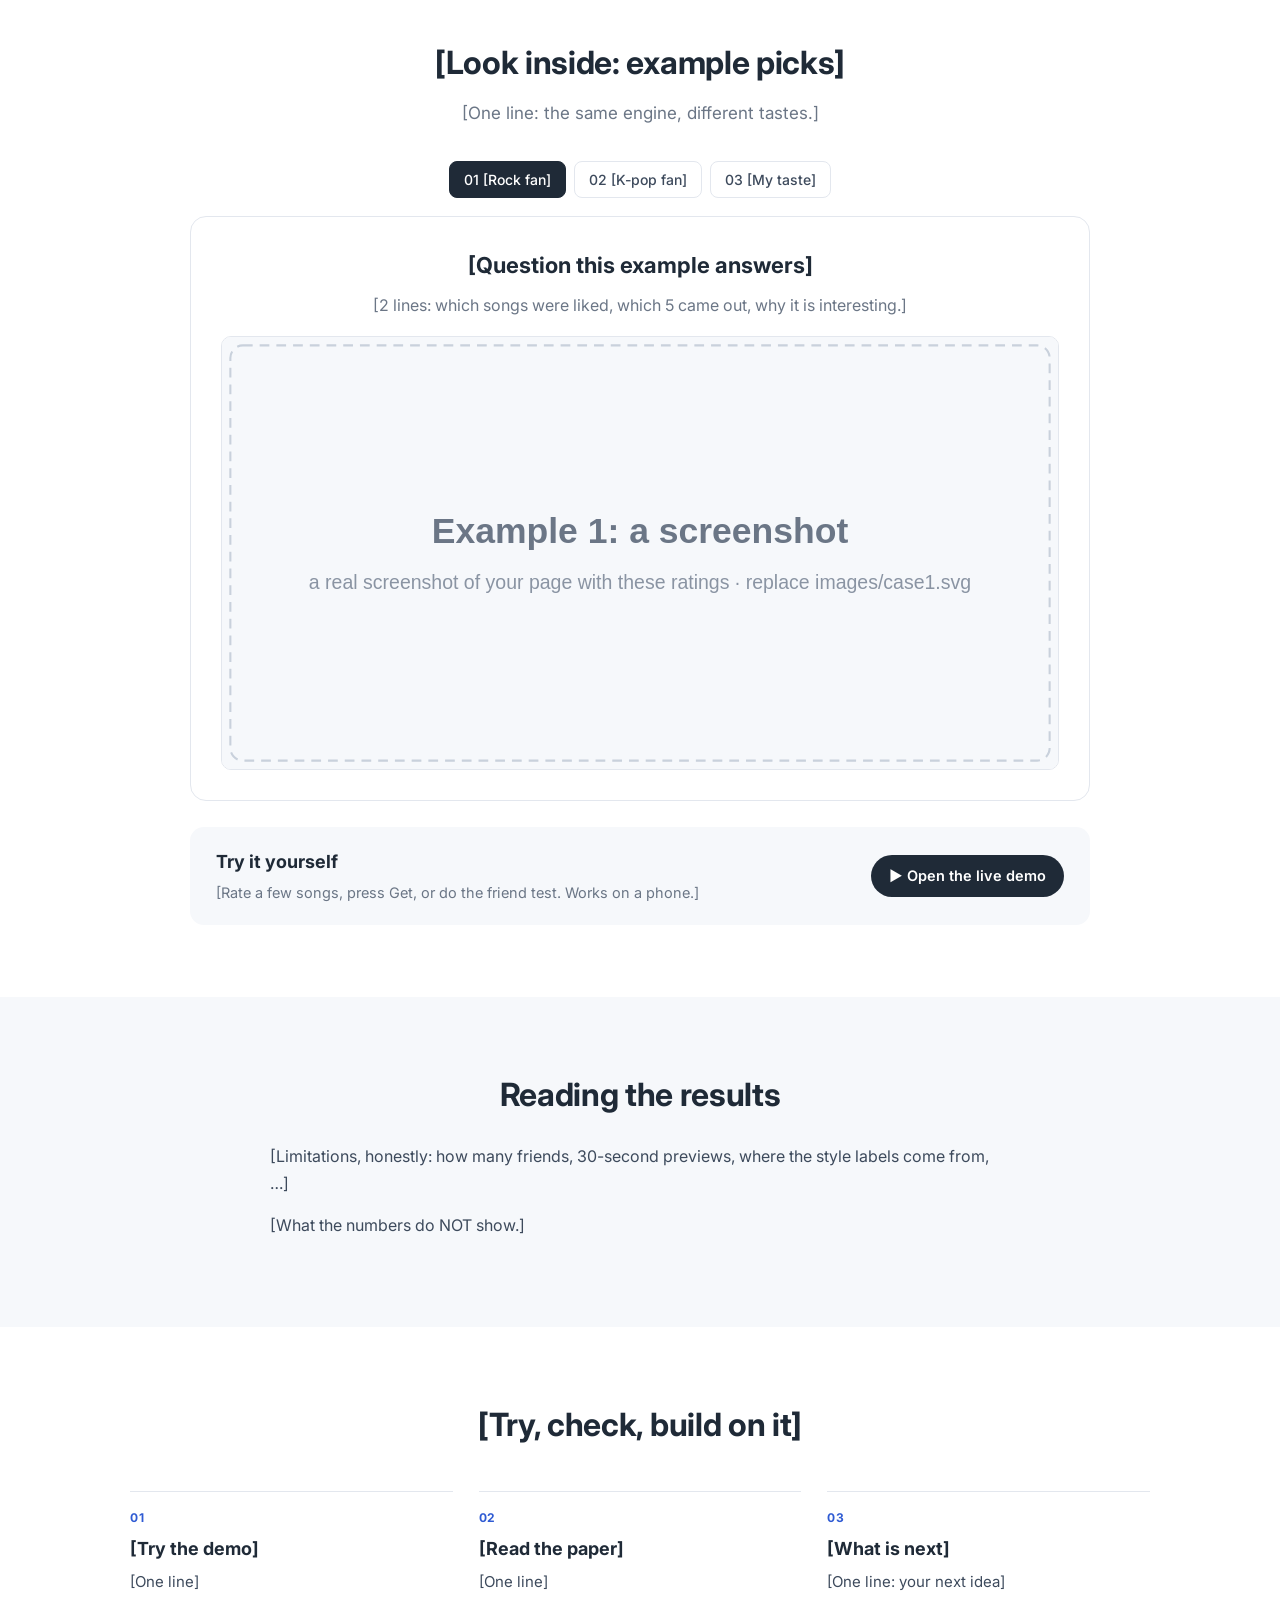
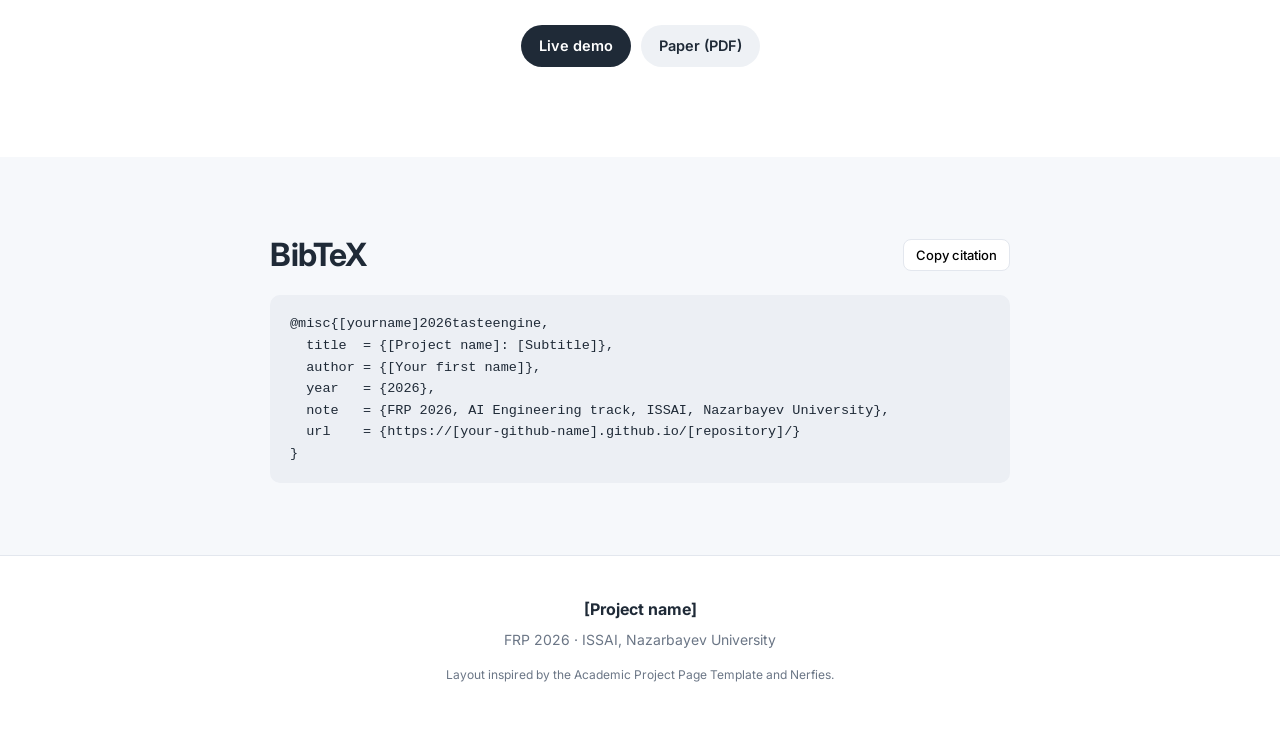
==== commit 71044957: "Update" ====
--- a/index.html
+++ b/index.html
@@ -117,13 +117,13 @@
     <h2>[Results: the main message in a few words]</h2>
     <p class="lead">[One line about what the numbers show.]</p>
     <div class="keys">
-      <div><b>[X]</b><span>[what this number is]</span></div>
-      <div><b>[X]</b><span>[what this number is]</span></div>
-      <div><b>[X]</b><span>[what this number is]</span></div>
+      <div><b>6 of 9</b><span>hidden favourites found in the top 5</span></div>
+      <div><b>0.15</b><span>found by random picks, of 9</span></div>
+      <div><b>3</b><span>friends tested</span></div>
     </div>
 
     <div class="chart" id="chart" aria-label="Bar chart">
-      <div class="chart-title">[Chart title, for example: hidden favourites found per friend (of 3)]</div>
+      <div class="chart-title">Hidden favourites found per friend (of 3)</div>
       <!-- the bars are made from CHART at the bottom of this file -->
     </div>
 
@@ -132,10 +132,10 @@
       <table>
         <thead><tr><th>Friend</th><th>Found (of 3)</th><th>Random from their styles</th><th>Random from the library</th></tr></thead>
         <tbody>
-          <tr><td>Friend A</td><td class="x">[ ]</td><td>[ ]</td><td>[ ]</td></tr>
-          <tr><td>Friend B</td><td class="x">[ ]</td><td>[ ]</td><td>[ ]</td></tr>
-          <tr><td>Friend C</td><td class="x">[ ]</td><td>[ ]</td><td>[ ]</td></tr>
-          <tr class="total"><td>All</td><td class="x">[X of Y]</td><td>[ ]</td><td>[ ]</td></tr>
+          <tr><td>Friend A</td><td>2/3</td><td>-</td><td>0.05</td></tr>
+          <tr><td>Friend B</td><td>3/3</td><td>-</td><td>0.05</td></tr>
+          <tr><td>Friend C</td><td>1/3</td><td>-</td><td>0.05</td></tr>
+          <tr class="total"><td>All</td><td>6/9</td><td>-</td><td>0.15</td></tr>
         </tbody>
       </table>
       <p class="note">[How each column is computed, in one line.]</p>
@@ -212,9 +212,8 @@
 <script>
 // The bar chart: put your numbers here (value = average found per friend, of 3). null = not measured yet (shows X).
 const CHART = [
-  { label: "[My taste engine]", value: null, color: "#A3283D" },
-  { label: "[Random from their styles]", value: null, color: "#F09A4A" },
-  { label: "[Random from the library]", value: null, color: "#9AA3AE" },
+  { label: "My taste engine", value: 2, color: "#A3283D" },
+  { label: "Random from the library", value: 0.05, color: "#9AA3AE" },
 ];
 const MAX = 3;
 const chart = document.getElementById("chart");
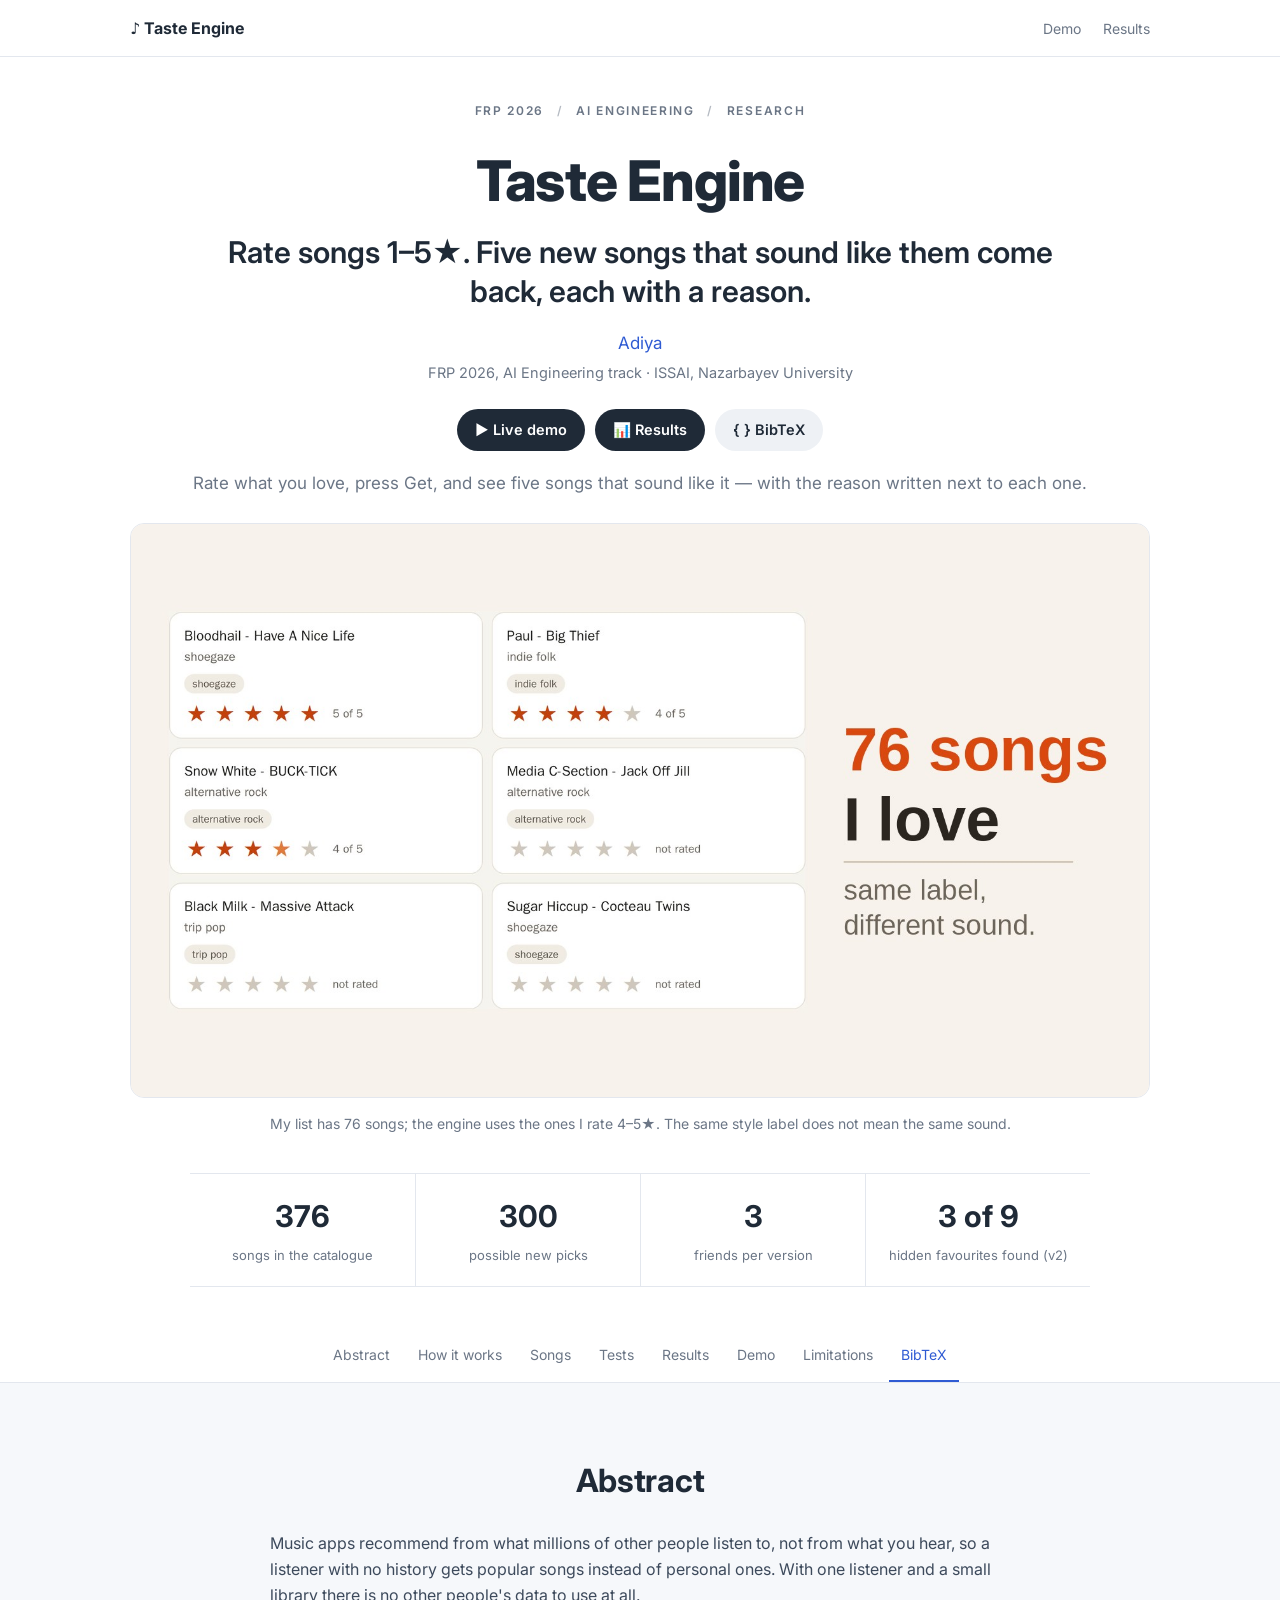
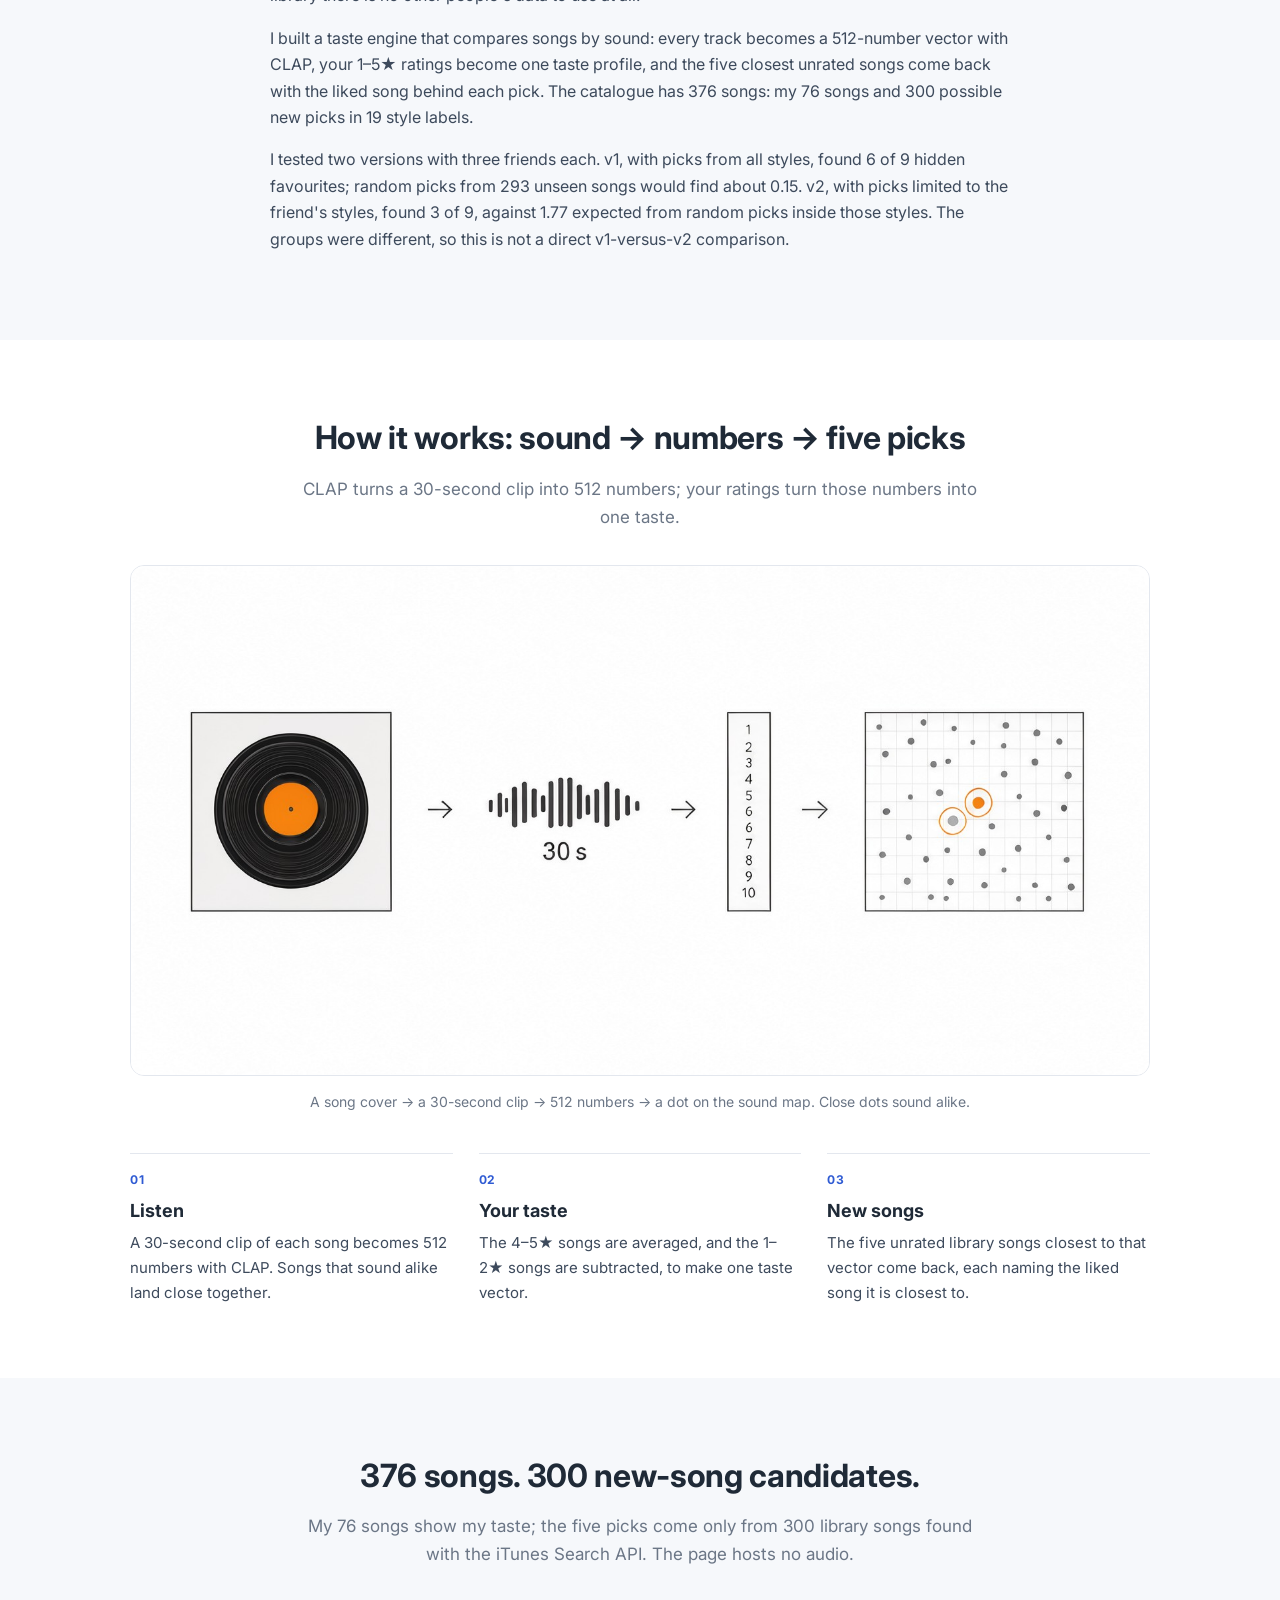
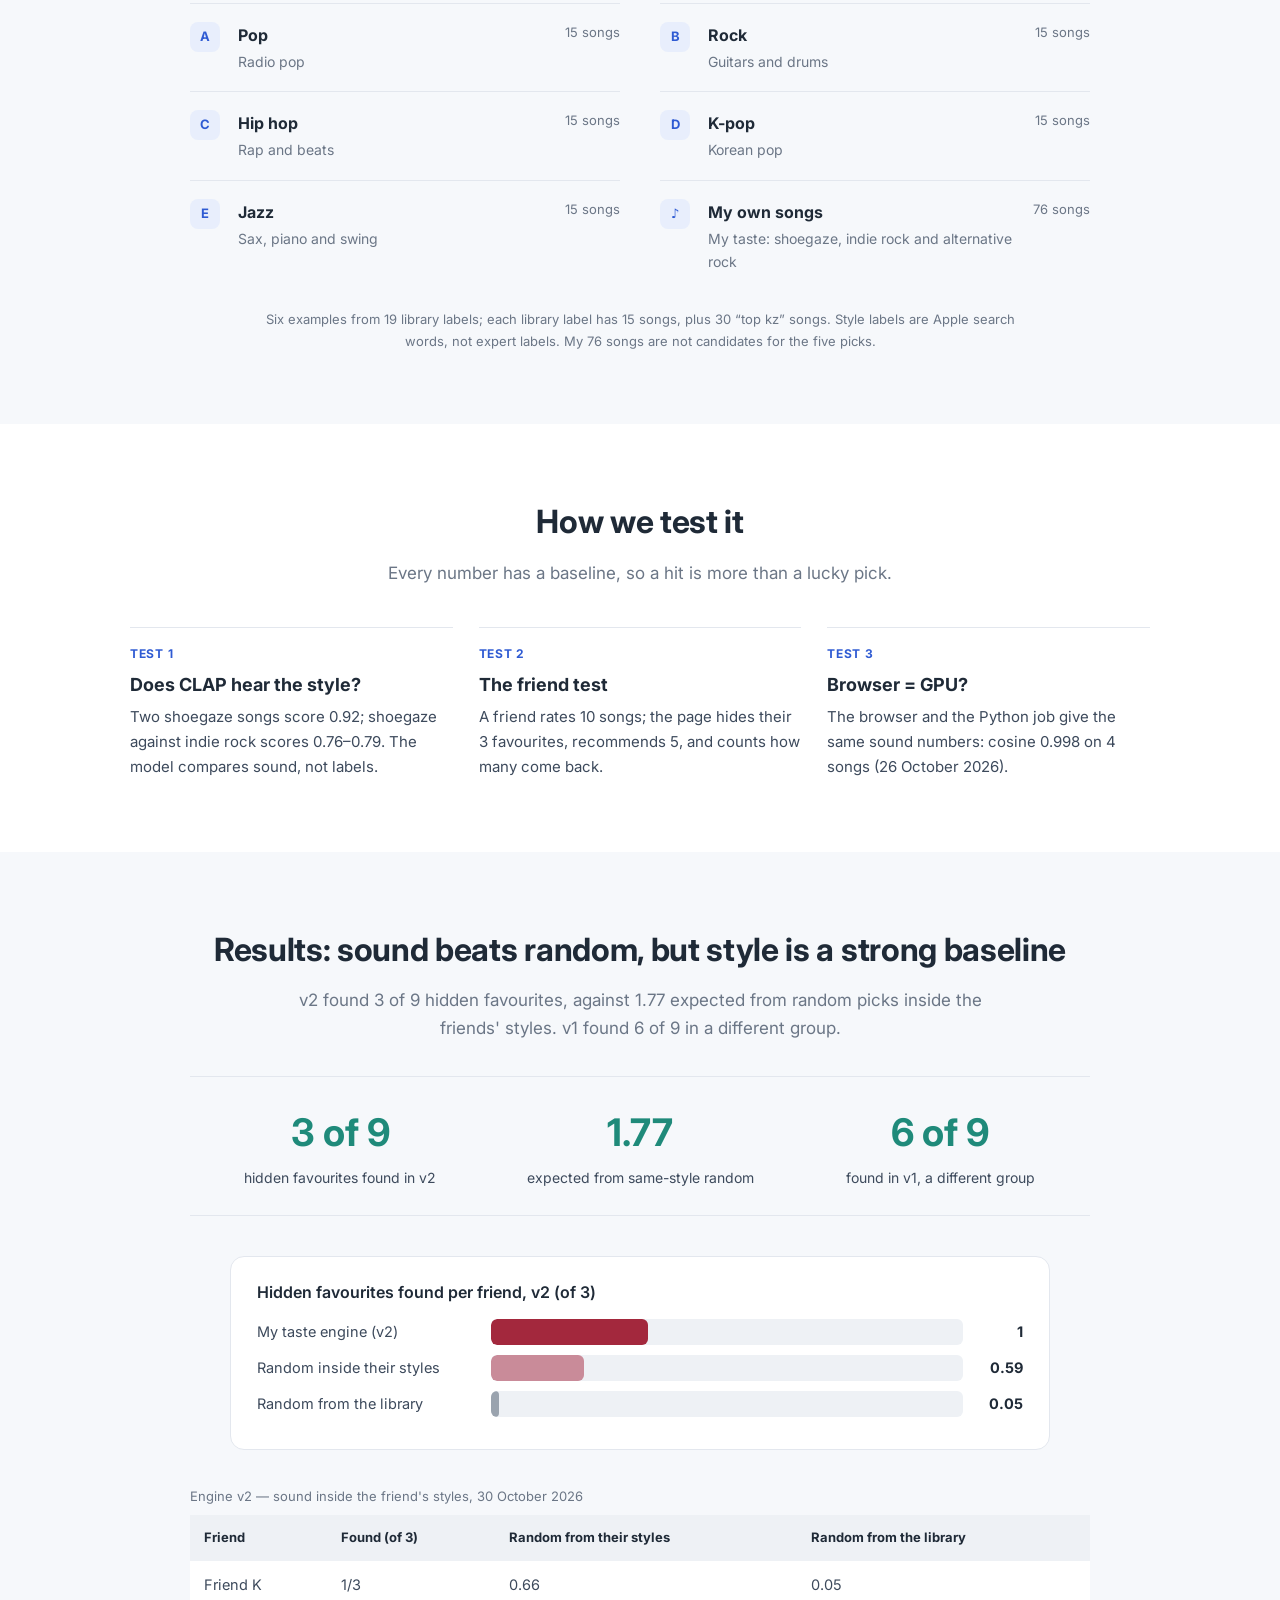
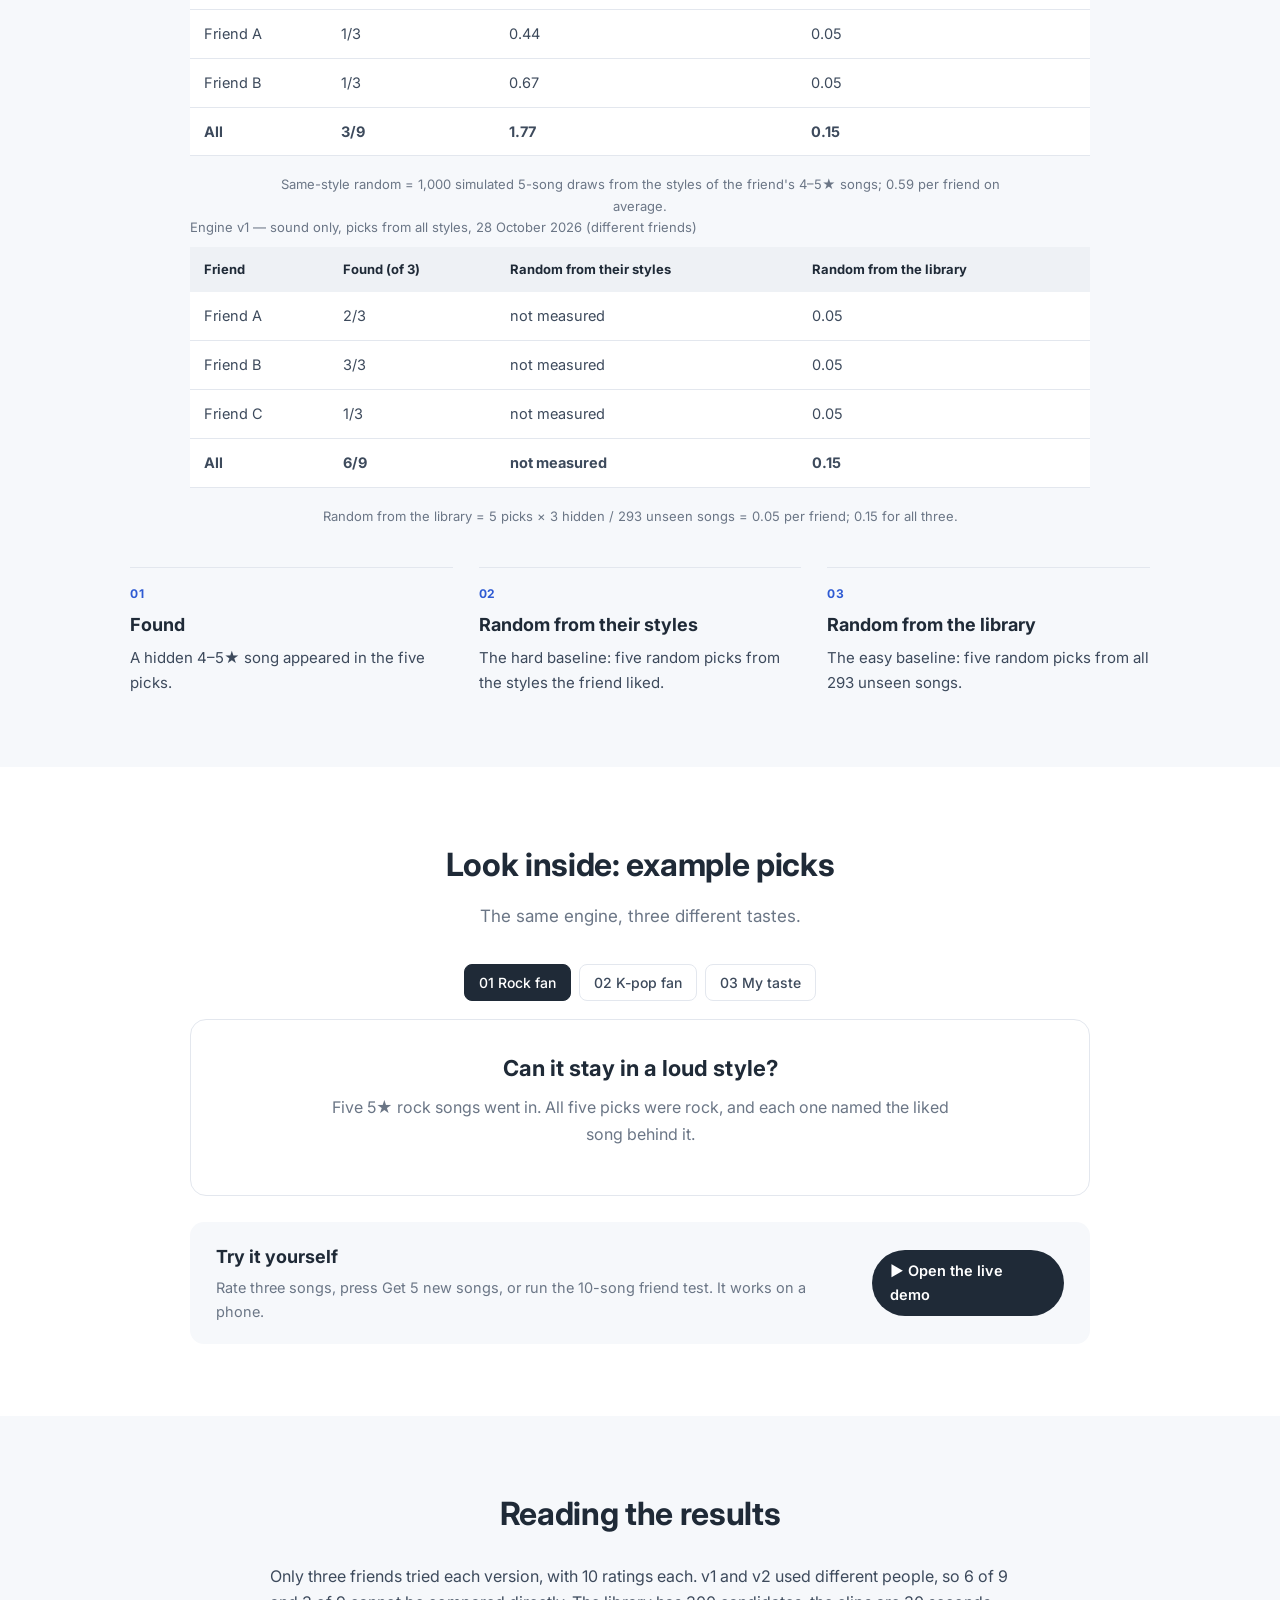
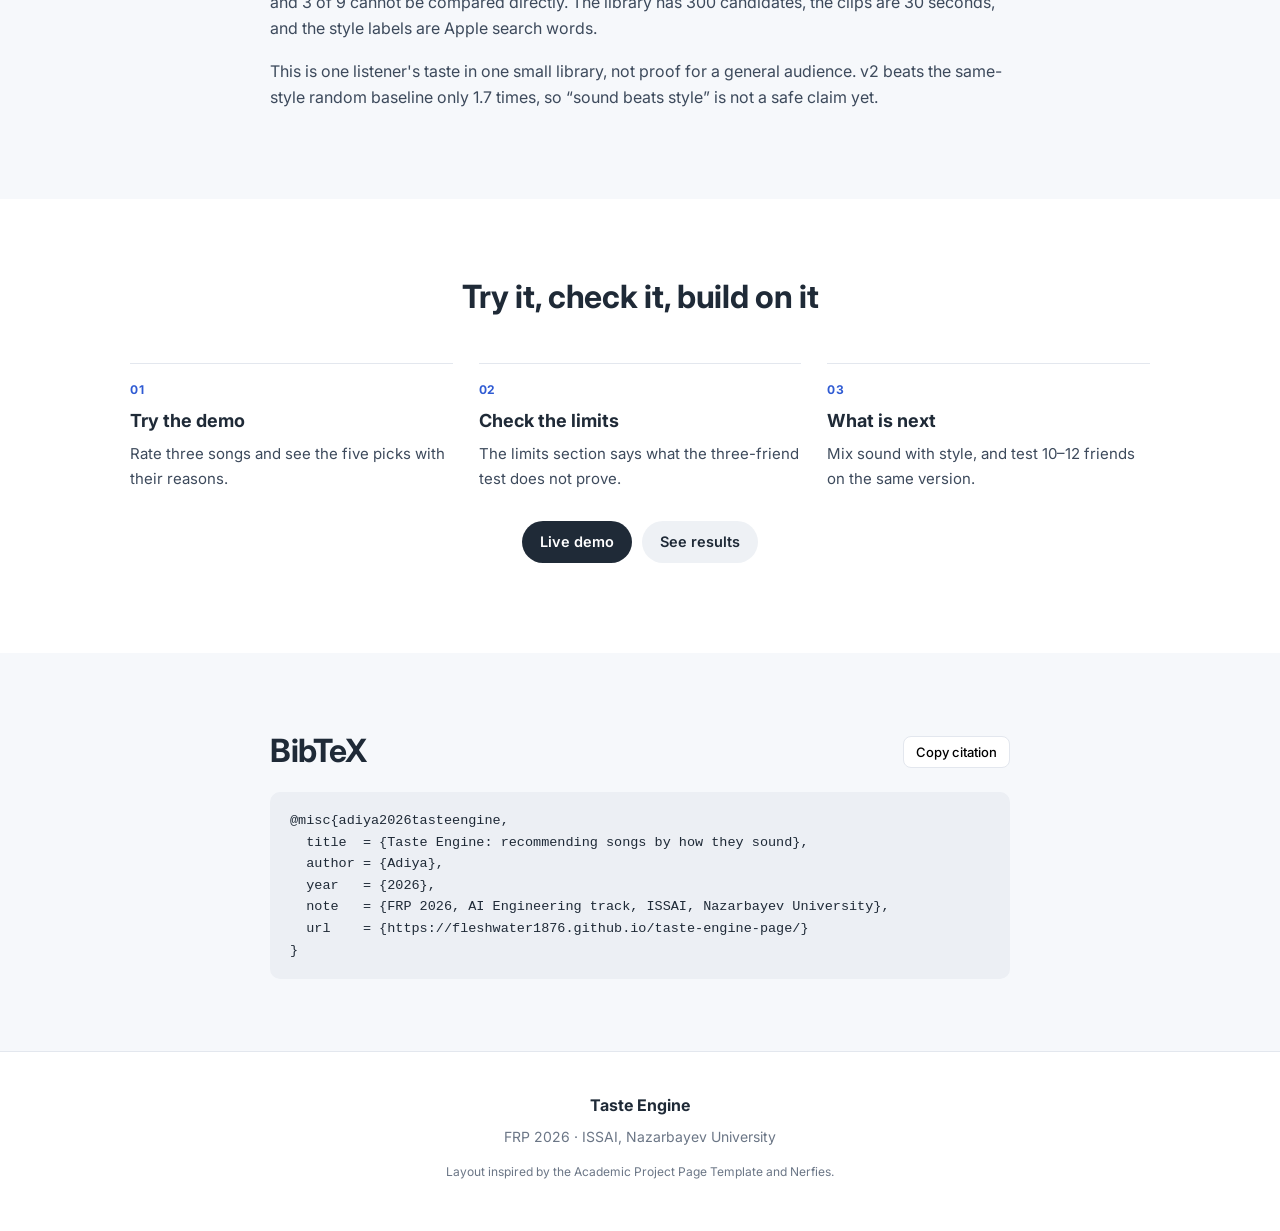
==== commit ebe7ce42: "Fill project page with v1/v2 results and real figures" ====
--- a/index.html
+++ b/index.html
@@ -1,9 +1,7 @@
 <!doctype html>
-<!-- Project page template for the FRP 2026 taste engine (Adiya). NOT FILLED YET.
-     Every [ ... ] is a place to write. Grey hints in small text tell you what to write: delete them when done.
-     Numbers: ONLY numbers you really measured (results.md, your paper). Not measured? Delete that line. Never invent.
-     Public page: no audio files, no real friend names (Friend A, B, C), no keys.
-     Pictures: replace images/*.svg with your own pictures (same names, or change the src). -->
+<!-- Project page for the FRP 2026 taste engine (Adiya).
+     Numbers come from results.md and paper_draft.md.
+     Public page: no audio files, no real friend names, no keys. -->
 <html lang="en">
 <head>
 <meta charset="utf-8">
@@ -21,34 +19,33 @@
 <nav class="top">
   <div class="wrap top-in">
     <a class="brand" href="#">♪ Taste Engine</a>
-    <div class="top-links"><a href="#demo">Demo</a><a href="paper.pdf">Paper</a></div>
+    <div class="top-links"><a href="#demo">Demo</a><a href="#results">Results</a></div>
   </div>
 </nav>
 
 <header class="hero wrap">
   <div class="eyebrow">FRP 2026 <span>/</span> AI Engineering <span>/</span> Research</div>
   <h1>Taste Engine</h1>
-  <p class="subtitle">Five songs you rate 5★ in. Five new songs that sound like them out.</p>
-  <p class="authors"><a href="#">Adiya</a></p>
+  <p class="subtitle">Rate songs 1–5★. Five new songs that sound like them come back, each with a reason.</p>
+  <p class="authors"><a href="#abstract">Adiya</a></p>
   <p class="aff">FRP 2026, AI Engineering track · ISSAI, Nazarbayev University</p>
   <div class="buttons">
-    <a class="pill" href="paper.pdf">📄 Paper</a>
     <a class="pill" href="demo/">▶ Live demo</a>
     <a class="pill" href="#results">📊 Results</a>
     <a class="pill light" href="#bibtex">{ } BibTeX</a>
   </div>
-  <p class="tagline">Rate what you love, press Get, and see songs that sound like it — with the reason written next to each one.</p>
+  <p class="tagline">Rate what you love, press Get, and see five songs that sound like it — with the reason written next to each one.</p>
 
   <figure class="teaser">
-    <img src="images/teaser.svg" alt="Your rated songs, the song library and five new picks with reasons">
-    <figcaption>The five songs you rated 5★ are compared with every song in the library; the five closest ones come back, each next to the liked song it is close to.</figcaption>
+    <img src="images/teaser.jpg" alt="Six song cards with stars, next to 76 songs I love">
+    <figcaption>My list has 76 songs; the engine uses the ones I rate 4–5★. The same style label does not mean the same sound.</figcaption>
   </figure>
 
   <div class="stats">
-    <div><b>319</b><span>songs in the library</span></div>
-    <div><b>3</b><span>real friends tested</span></div>
-    <div><b>6 of 9</b><span>hidden favourites found</span></div>
-    <div><b>20</b><span>styles in the library</span></div>
+    <div><b>376</b><span>songs in the catalogue</span></div>
+    <div><b>300</b><span>possible new picks</span></div>
+    <div><b>3</b><span>friends per version</span></div>
+    <div><b>3 of 9</b><span>hidden favourites found (v2)</span></div>
   </div>
 </header>
 
@@ -63,108 +60,122 @@
   <div class="narrow">
     <h2>Abstract</h2>
     <p>Music apps recommend from what millions of other people listen to, not from what you hear, so a listener with no history gets popular songs instead of personal ones. With one listener and a small library there is no other people's data to use at all.</p>
-    <p>I built a taste engine that compares songs by sound: every track becomes a vector with CLAP audio embeddings, your 1–5★ ratings become one taste profile, and the five closest unrated songs come back with the title of the liked song behind each pick. The library holds 319 songs in 20 styles, every one with descriptive tags.</p>
-    <p>I tested it two ways: two fixed profiles (a rock fan and a K-pop fan) to see if the picks stay in the right style, and three friends who hid three real favourites each in the unseen songs. In the friend test 6 of 9 hidden favourites came back in the top 5, where random picks would find about 0.15 of 9.</p>
+    <p>I built a taste engine that compares songs by sound: every track becomes a 512-number vector with CLAP, your 1–5★ ratings become one taste profile, and the five closest unrated songs come back with the liked song behind each pick. The catalogue has 376 songs: my 76 songs and 300 possible new picks in 19 style labels.</p>
+    <p>I tested two versions with three friends each. v1, with picks from all styles, found 6 of 9 hidden favourites; random picks from 293 unseen songs would find about 0.15. v2, with picks limited to the friend's styles, found 3 of 9, against 1.77 expected from random picks inside those styles. The groups were different, so this is not a direct v1-versus-v2 comparison.</p>
   </div>
 </section>
 
 <section id="how">
   <div class="wrap">
-    <h2>[How it works: a short title]</h2>
-    <p class="lead">[One line: the idea of the method]</p>
+    <h2>How it works: sound → numbers → five picks</h2>
+    <p class="lead">CLAP turns a 30-second clip into 512 numbers; your ratings turn those numbers into one taste.</p>
     <figure class="wide">
-      <img src="images/overview.svg" alt="[Overview diagram]">
-      <figcaption>[Caption: song → numbers → taste → 5 new songs]</figcaption>
+      <img src="images/overview.jpg" alt="A song cover, a 30-second clip, 512 numbers and a dot on a sound map">
+      <figcaption>A song cover → a 30-second clip → 512 numbers → a dot on the sound map. Close dots sound alike.</figcaption>
     </figure>
     <div class="cols3">
-      <div class="col"><div class="num">01</div><h3>[Listen]</h3><p>[How a song becomes numbers.]</p></div>
-      <div class="col"><div class="num">02</div><h3>[Your taste]</h3><p>[How your ratings become one taste.]</p></div>
-      <div class="col"><div class="num">03</div><h3>[New songs]</h3><p>[How the 5 songs are chosen, and the reason "because you liked".]</p></div>
+      <div class="col"><div class="num">01</div><h3>Listen</h3><p>A 30-second clip of each song becomes 512 numbers with CLAP. Songs that sound alike land close together.</p></div>
+      <div class="col"><div class="num">02</div><h3>Your taste</h3><p>The 4–5★ songs are averaged, and the 1–2★ songs are subtracted, to make one taste vector.</p></div>
+      <div class="col"><div class="num">03</div><h3>New songs</h3><p>The five unrated library songs closest to that vector come back, each naming the liked song it is closest to.</p></div>
     </div>
   </div>
 </section>
 
 <section id="data" class="band">
   <div class="wrap">
-    <h2>[N] songs. [N] styles.</h2>
-    <p class="lead">[Where the songs come from, in one line. No audio files on this page.]</p>
+    <h2>376 songs. 300 new-song candidates.</h2>
+    <p class="lead">My 76 songs show my taste; the five picks come only from 300 library songs found with the iTunes Search API. The page hosts no audio.</p>
     <div class="grid2">
-      <div class="cat"><span class="ic">A</span><div><h4>[Style]</h4><p>[Short description]</p></div><em>[N] songs</em></div>
-      <div class="cat"><span class="ic">B</span><div><h4>[Style]</h4><p>[Short description]</p></div><em>[N] songs</em></div>
-      <div class="cat"><span class="ic">C</span><div><h4>[Style]</h4><p>[Short description]</p></div><em>[N] songs</em></div>
-      <div class="cat"><span class="ic">D</span><div><h4>[Style]</h4><p>[Short description]</p></div><em>[N] songs</em></div>
-      <div class="cat"><span class="ic">E</span><div><h4>[Style]</h4><p>[Short description]</p></div><em>[N] songs</em></div>
-      <div class="cat"><span class="ic">♪</span><div><h4>[My own songs]</h4><p>[Your taste: which styles]</p></div><em>[N] songs</em></div>
-    </div>
-    <p class="note">[One line about the data, for example where the style labels come from.]</p>
+      <div class="cat"><span class="ic">A</span><div><h4>Pop</h4><p>Radio pop</p></div><em>15 songs</em></div>
+      <div class="cat"><span class="ic">B</span><div><h4>Rock</h4><p>Guitars and drums</p></div><em>15 songs</em></div>
+      <div class="cat"><span class="ic">C</span><div><h4>Hip hop</h4><p>Rap and beats</p></div><em>15 songs</em></div>
+      <div class="cat"><span class="ic">D</span><div><h4>K-pop</h4><p>Korean pop</p></div><em>15 songs</em></div>
+      <div class="cat"><span class="ic">E</span><div><h4>Jazz</h4><p>Sax, piano and swing</p></div><em>15 songs</em></div>
+      <div class="cat"><span class="ic">♪</span><div><h4>My own songs</h4><p>My taste: shoegaze, indie rock and alternative rock</p></div><em>76 songs</em></div>
+    </div>
+    <p class="note">Six examples from 19 library labels; each library label has 15 songs, plus 30 “top kz” songs. Style labels are Apple search words, not expert labels. My 76 songs are not candidates for the five picks.</p>
   </div>
 </section>
 
 <section id="tests">
   <div class="wrap">
-    <h2>[How we test it]</h2>
-    <p class="lead">[One line: we compare with a baseline, so the numbers mean something.]</p>
-    <div class="cols3">
-      <div class="col"><div class="num">TEST 1</div><h3>[Does it hear the style?]</h3><p>[What you measure and the baseline.]</p></div>
-      <div class="col"><div class="num">TEST 2</div><h3>[Friend test]</h3><p>[Hide 3 favourites, find them again. The baselines.]</p></div>
-      <div class="col"><div class="num">TEST 3</div><h3>[Browser = GPU?]</h3><p>[The model in the page gives the same numbers as Python.]</p></div>
+    <h2>How we test it</h2>
+    <p class="lead">Every number has a baseline, so a hit is more than a lucky pick.</p>
+    <div class="cols3">
+      <div class="col"><div class="num">TEST 1</div><h3>Does CLAP hear the style?</h3><p>Two shoegaze songs score 0.92; shoegaze against indie rock scores 0.76–0.79. The model compares sound, not labels.</p></div>
+      <div class="col"><div class="num">TEST 2</div><h3>The friend test</h3><p>A friend rates 10 songs; the page hides their 3 favourites, recommends 5, and counts how many come back.</p></div>
+      <div class="col"><div class="num">TEST 3</div><h3>Browser = GPU?</h3><p>The browser and the Python job give the same sound numbers: cosine 0.998 on 4 songs (26 October 2026).</p></div>
     </div>
   </div>
 </section>
 
 <section id="results" class="band">
   <div class="wrap">
-    <h2>[Results: the main message in a few words]</h2>
-    <p class="lead">[One line about what the numbers show.]</p>
+    <h2>Results: sound beats random, but style is a strong baseline</h2>
+    <p class="lead">v2 found 3 of 9 hidden favourites, against 1.77 expected from random picks inside the friends' styles. v1 found 6 of 9 in a different group.</p>
     <div class="keys">
-      <div><b>6 of 9</b><span>hidden favourites found in the top 5</span></div>
-      <div><b>0.15</b><span>found by random picks, of 9</span></div>
-      <div><b>3</b><span>friends tested</span></div>
+      <div><b>3 of 9</b><span>hidden favourites found in v2</span></div>
+      <div><b>1.77</b><span>expected from same-style random</span></div>
+      <div><b>6 of 9</b><span>found in v1, a different group</span></div>
     </div>
 
     <div class="chart" id="chart" aria-label="Bar chart">
-      <div class="chart-title">Hidden favourites found per friend (of 3)</div>
+      <div class="chart-title">Hidden favourites found per friend, v2 (of 3)</div>
       <!-- the bars are made from CHART at the bottom of this file -->
     </div>
 
     <div class="tablewrap">
-      <div class="table-cap">[Table title: the friend test, date]</div>
+      <div class="table-cap">Engine v2 — sound inside the friend's styles, 30 October 2026</div>
       <table>
         <thead><tr><th>Friend</th><th>Found (of 3)</th><th>Random from their styles</th><th>Random from the library</th></tr></thead>
         <tbody>
-          <tr><td>Friend A</td><td>2/3</td><td>-</td><td>0.05</td></tr>
-          <tr><td>Friend B</td><td>3/3</td><td>-</td><td>0.05</td></tr>
-          <tr><td>Friend C</td><td>1/3</td><td>-</td><td>0.05</td></tr>
-          <tr class="total"><td>All</td><td>6/9</td><td>-</td><td>0.15</td></tr>
+          <tr><td>Friend K</td><td>1/3</td><td>0.66</td><td>0.05</td></tr>
+          <tr><td>Friend A</td><td>1/3</td><td>0.44</td><td>0.05</td></tr>
+          <tr><td>Friend B</td><td>1/3</td><td>0.67</td><td>0.05</td></tr>
+          <tr class="total"><td>All</td><td>3/9</td><td>1.77</td><td>0.15</td></tr>
         </tbody>
       </table>
-      <p class="note">[How each column is computed, in one line.]</p>
-    </div>
-
-    <div class="cols3">
-      <div class="col"><div class="num">01</div><h3>[Found]</h3><p>[What "found" means.]</p></div>
-      <div class="col"><div class="num">02</div><h3>[Random from their styles]</h3><p>[The hard baseline.]</p></div>
-      <div class="col"><div class="num">03</div><h3>[Random from the library]</h3><p>[The easy baseline: 5 × 3 / pool size.]</p></div>
+      <p class="note">Same-style random = 1,000 simulated 5-song draws from the styles of the friend's 4–5★ songs; 0.59 per friend on average.</p>
+    </div>
+
+    <div class="tablewrap">
+      <div class="table-cap">Engine v1 — sound only, picks from all styles, 28 October 2026 (different friends)</div>
+      <table>
+        <thead><tr><th>Friend</th><th>Found (of 3)</th><th>Random from their styles</th><th>Random from the library</th></tr></thead>
+        <tbody>
+          <tr><td>Friend A</td><td>2/3</td><td>not measured</td><td>0.05</td></tr>
+          <tr><td>Friend B</td><td>3/3</td><td>not measured</td><td>0.05</td></tr>
+          <tr><td>Friend C</td><td>1/3</td><td>not measured</td><td>0.05</td></tr>
+          <tr class="total"><td>All</td><td>6/9</td><td>not measured</td><td>0.15</td></tr>
+        </tbody>
+      </table>
+      <p class="note">Random from the library = 5 picks × 3 hidden / 293 unseen songs = 0.05 per friend; 0.15 for all three.</p>
+    </div>
+
+    <div class="cols3">
+      <div class="col"><div class="num">01</div><h3>Found</h3><p>A hidden 4–5★ song appeared in the five picks.</p></div>
+      <div class="col"><div class="num">02</div><h3>Random from their styles</h3><p>The hard baseline: five random picks from the styles the friend liked.</p></div>
+      <div class="col"><div class="num">03</div><h3>Random from the library</h3><p>The easy baseline: five random picks from all 293 unseen songs.</p></div>
     </div>
   </div>
 </section>
 
 <section id="demo">
   <div class="wrap">
-    <h2>[Look inside: example picks]</h2>
-    <p class="lead">[One line: the same engine, different tastes.]</p>
+    <h2>Look inside: example picks</h2>
+    <p class="lead">The same engine, three different tastes.</p>
     <div class="case-tabs" role="tablist">
-      <button class="on" data-case="0">01 [Rock fan]</button>
-      <button data-case="1">02 [K-pop fan]</button>
-      <button data-case="2">03 [My taste]</button>
+      <button class="on" data-case="0">01 Rock fan</button>
+      <button data-case="1">02 K-pop fan</button>
+      <button data-case="2">03 My taste</button>
     </div>
     <div class="case">
-      <div class="case-panel on"><h3>[Question this example answers]</h3><p>[2 lines: which songs were liked, which 5 came out, why it is interesting.]</p><img src="images/case1.svg" alt="[screenshot]"></div>
-      <div class="case-panel"><h3>[Question this example answers]</h3><p>[2 lines]</p><img src="images/case2.svg" alt="[screenshot]"></div>
-      <div class="case-panel"><h3>[Question this example answers]</h3><p>[2 lines]</p><img src="images/case3.svg" alt="[screenshot]"></div>
+      <div class="case-panel on"><h3>Can it stay in a loud style?</h3><p>Five 5★ rock songs went in. All five picks were rock, and each one named the liked song behind it.</p></div>
+      <div class="case-panel"><h3>Does a different style still work?</h3><p>Five 5★ K-pop songs went in. All five picks were K-pop, so the engine was not stuck on one genre.</p></div>
+      <div class="case-panel"><h3>What does my own taste look like?</h3><p>My 76 songs include shoegaze and indie rock. With Bloodhail at 5★, the page returned five library songs, each with a reason.</p></div>
     </div>
     <div class="demo-box">
-      <div><h3>Try it yourself</h3><p>[Rate a few songs, press Get, or do the friend test. Works on a phone.]</p></div>
+      <div><h3>Try it yourself</h3><p>Rate three songs, press Get 5 new songs, or run the 10-song friend test. It works on a phone.</p></div>
       <a class="pill" href="demo/">▶ Open the live demo</a>
     </div>
   </div>
@@ -173,38 +184,38 @@
 <section id="limits" class="band">
   <div class="narrow">
     <h2>Reading the results</h2>
-    <p>[Limitations, honestly: how many friends, 30-second previews, where the style labels come from, …]</p>
-    <p>[What the numbers do NOT show.]</p>
+    <p>Only three friends tried each version, with 10 ratings each. v1 and v2 used different people, so 6 of 9 and 3 of 9 cannot be compared directly. The library has 300 candidates, the clips are 30 seconds, and the style labels are Apple search words.</p>
+    <p>This is one listener's taste in one small library, not proof for a general audience. v2 beats the same-style random baseline only 1.7 times, so “sound beats style” is not a safe claim yet.</p>
   </div>
 </section>
 
 <section id="next">
   <div class="wrap">
-    <h2>[Try, check, build on it]</h2>
-    <div class="cols3">
-      <div class="col"><div class="num">01</div><h3>[Try the demo]</h3><p>[One line]</p></div>
-      <div class="col"><div class="num">02</div><h3>[Read the paper]</h3><p>[One line]</p></div>
-      <div class="col"><div class="num">03</div><h3>[What is next]</h3><p>[One line: your next idea]</p></div>
-    </div>
-    <div class="buttons center"><a class="pill" href="demo/">Live demo</a><a class="pill light" href="paper.pdf">Paper (PDF)</a></div>
+    <h2>Try it, check it, build on it</h2>
+    <div class="cols3">
+      <div class="col"><div class="num">01</div><h3>Try the demo</h3><p>Rate three songs and see the five picks with their reasons.</p></div>
+      <div class="col"><div class="num">02</div><h3>Check the limits</h3><p>The limits section says what the three-friend test does not prove.</p></div>
+      <div class="col"><div class="num">03</div><h3>What is next</h3><p>Mix sound with style, and test 10–12 friends on the same version.</p></div>
+    </div>
+    <div class="buttons center"><a class="pill" href="demo/">Live demo</a><a class="pill light" href="#results">See results</a></div>
   </div>
 </section>
 
 <section id="bibtex" class="band">
   <div class="narrow">
     <div class="bib-head"><h2>BibTeX</h2><button id="copy">Copy citation</button></div>
-<pre id="bib">@misc{[yourname]2026tasteengine,
-  title  = {[Project name]: [Subtitle]},
-  author = {[Your first name]},
+<pre id="bib">@misc{adiya2026tasteengine,
+  title  = {Taste Engine: recommending songs by how they sound},
+  author = {Adiya},
   year   = {2026},
   note   = {FRP 2026, AI Engineering track, ISSAI, Nazarbayev University},
-  url    = {https://[your-github-name].github.io/[repository]/}
+  url    = {https://fleshwater1876.github.io/taste-engine-page/}
 }</pre>
   </div>
 </section>
 
 <footer>
-  <b>[Project name]</b>
+  <b>Taste Engine</b>
   <p>FRP 2026 · ISSAI, Nazarbayev University</p>
   <p class="small">Layout inspired by the Academic Project Page Template and Nerfies.</p>
 </footer>
@@ -212,7 +223,8 @@
 <script>
 // The bar chart: put your numbers here (value = average found per friend, of 3). null = not measured yet (shows X).
 const CHART = [
-  { label: "My taste engine", value: 2, color: "#A3283D" },
+  { label: "My taste engine (v2)", value: 1.0, color: "#A3283D" },
+  { label: "Random inside their styles", value: 0.59, color: "#C98B99" },
   { label: "Random from the library", value: 0.05, color: "#9AA3AE" },
 ];
 const MAX = 3;
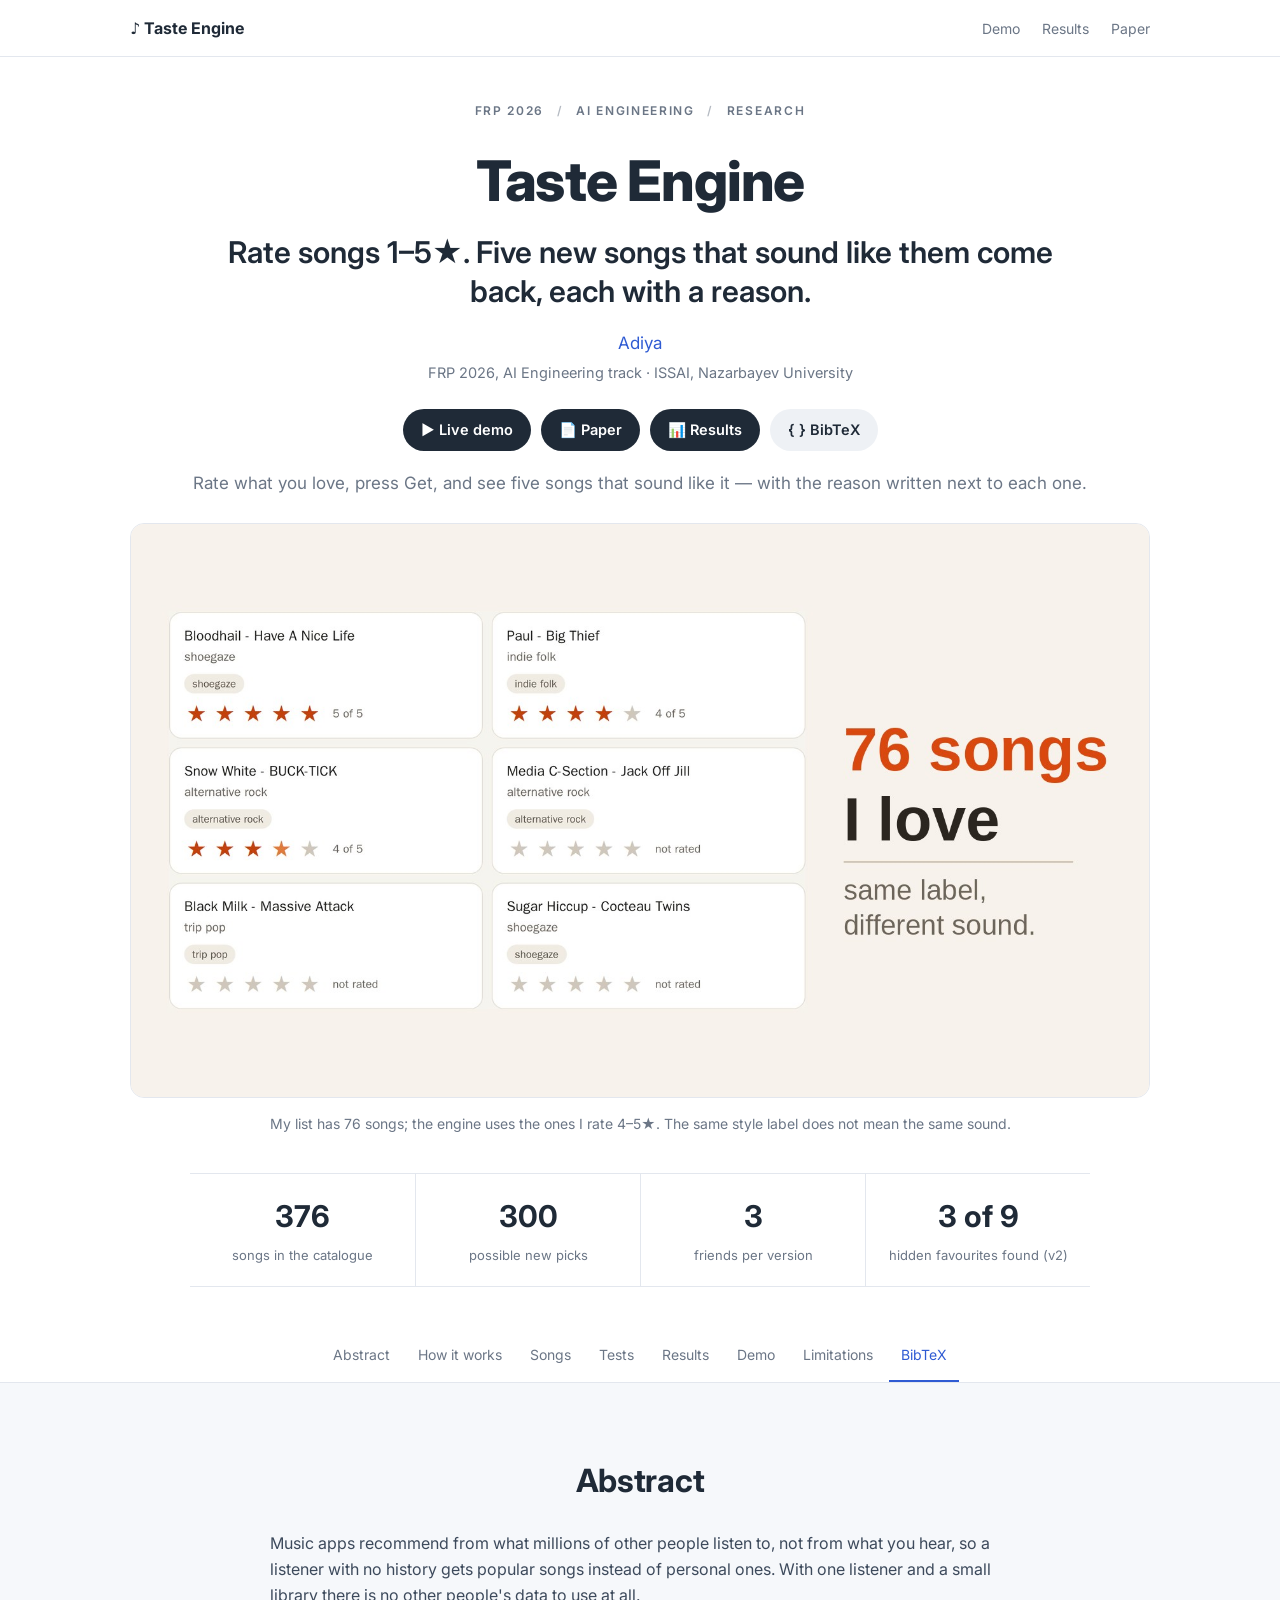
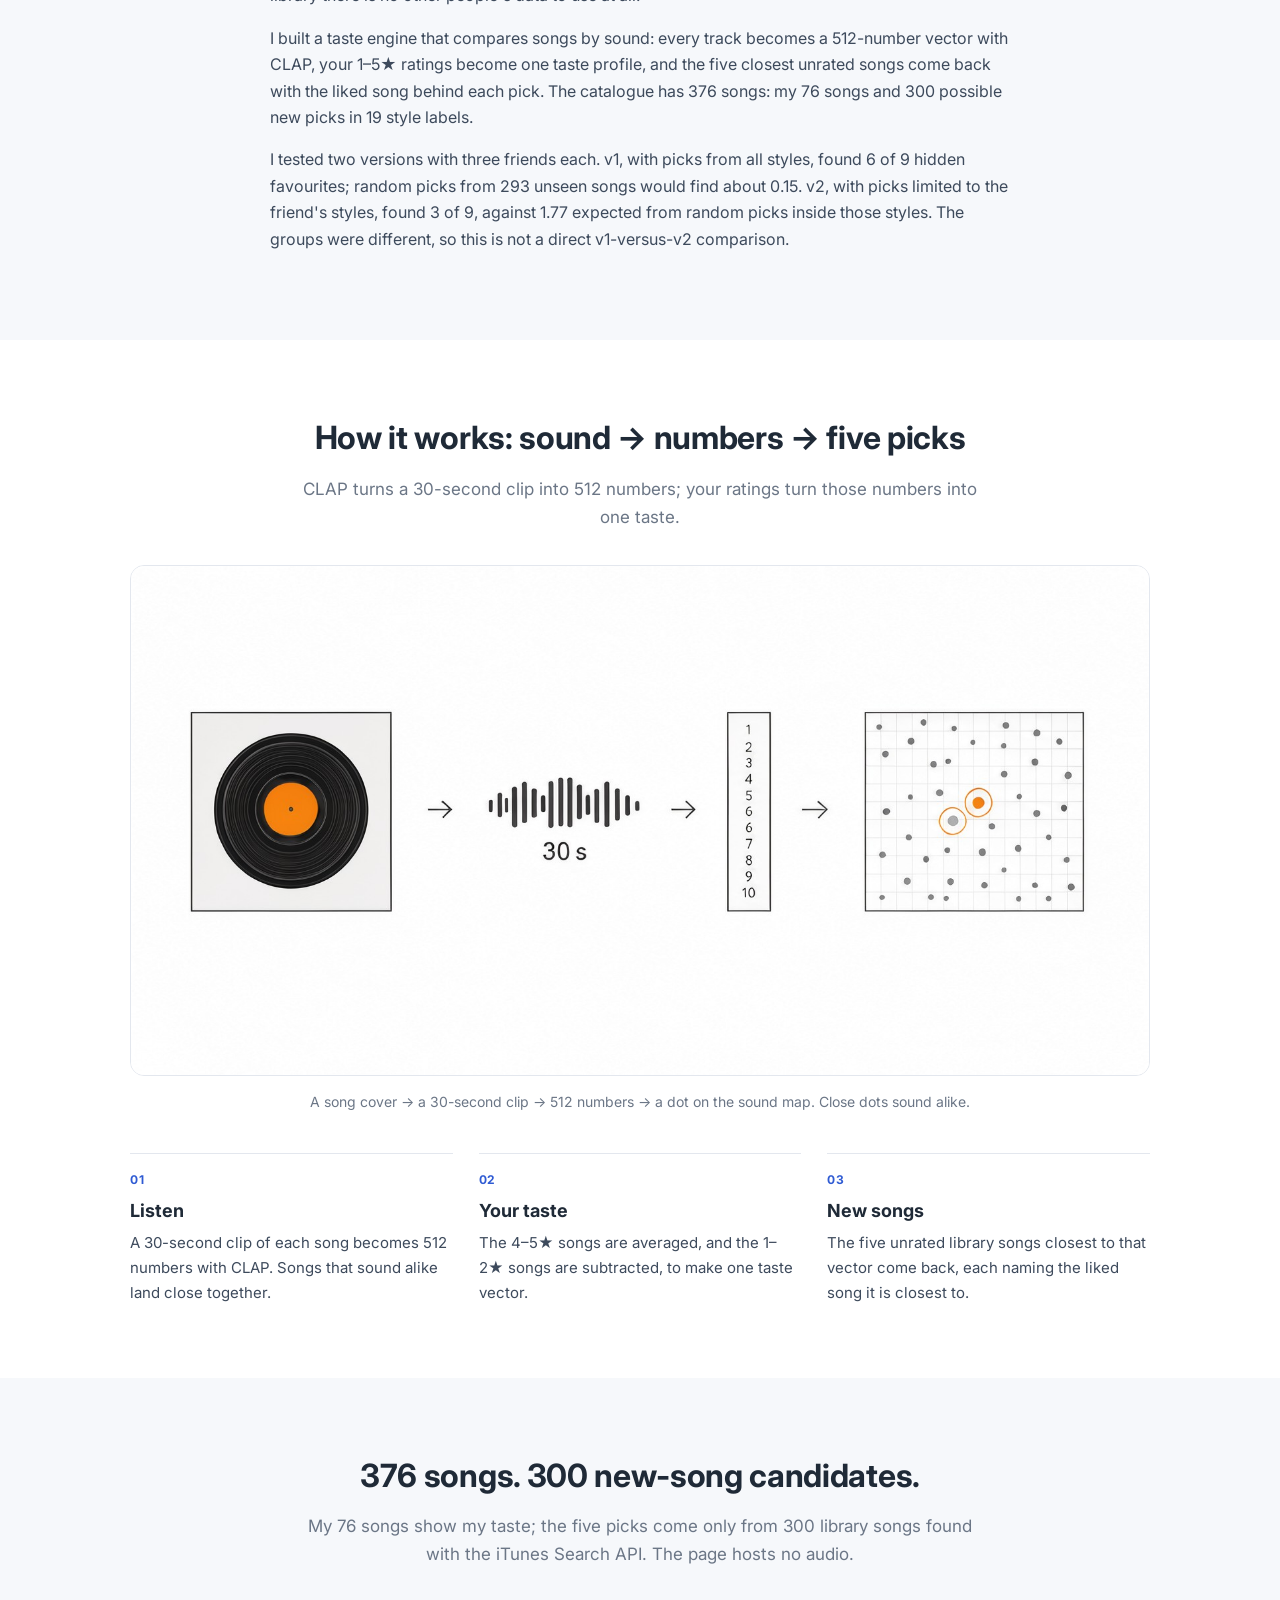
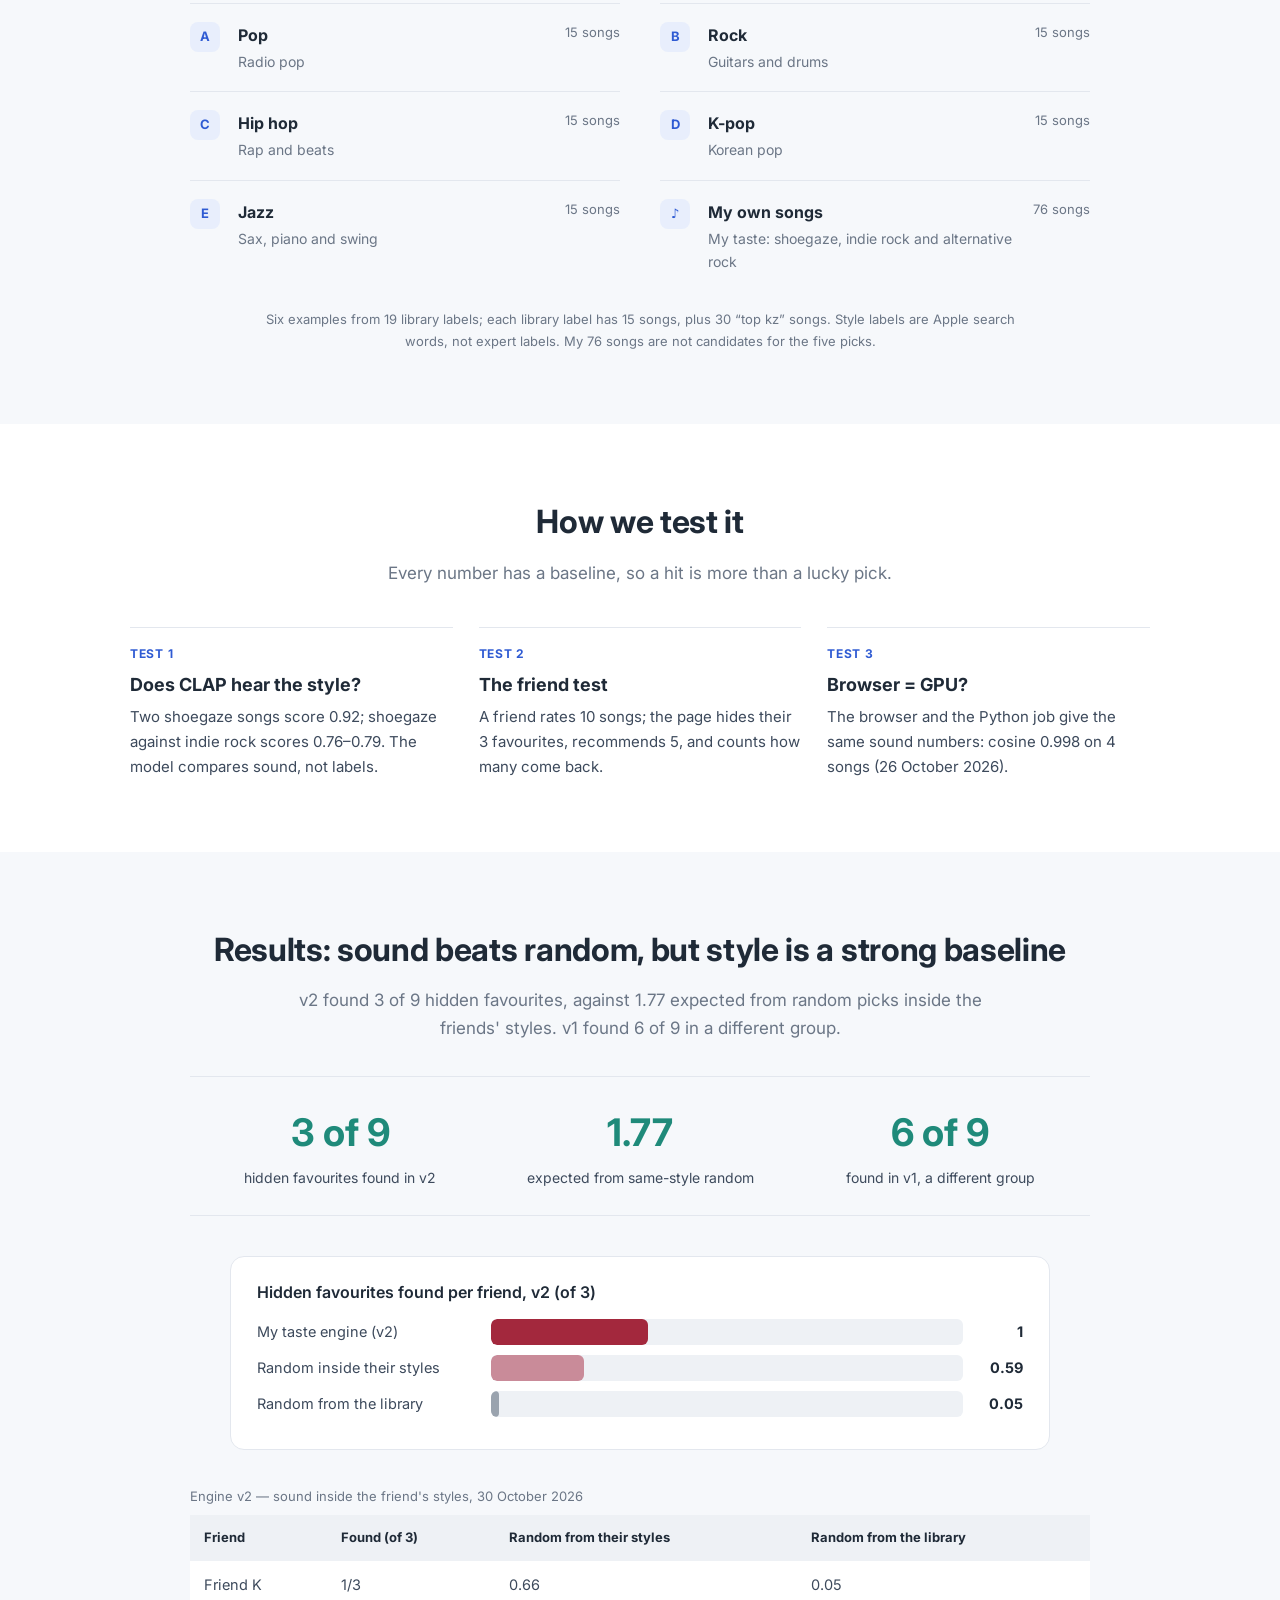
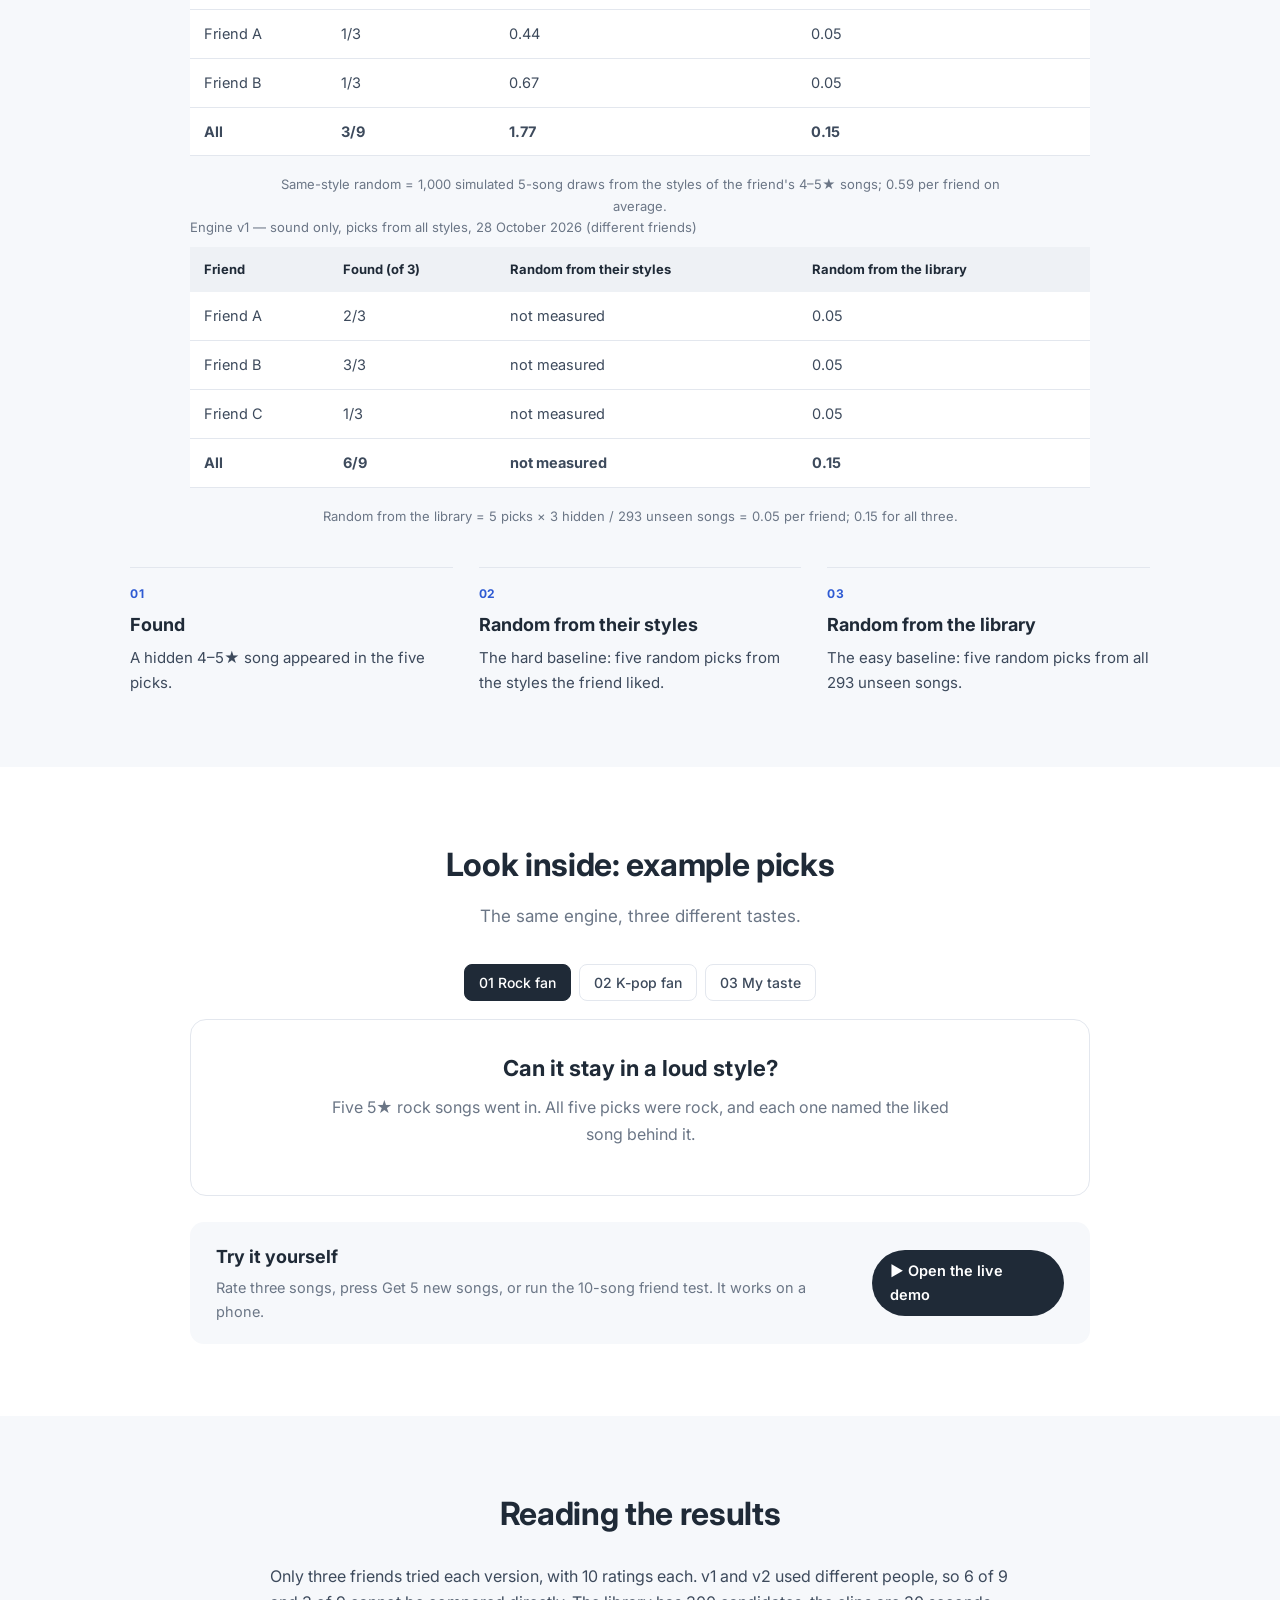
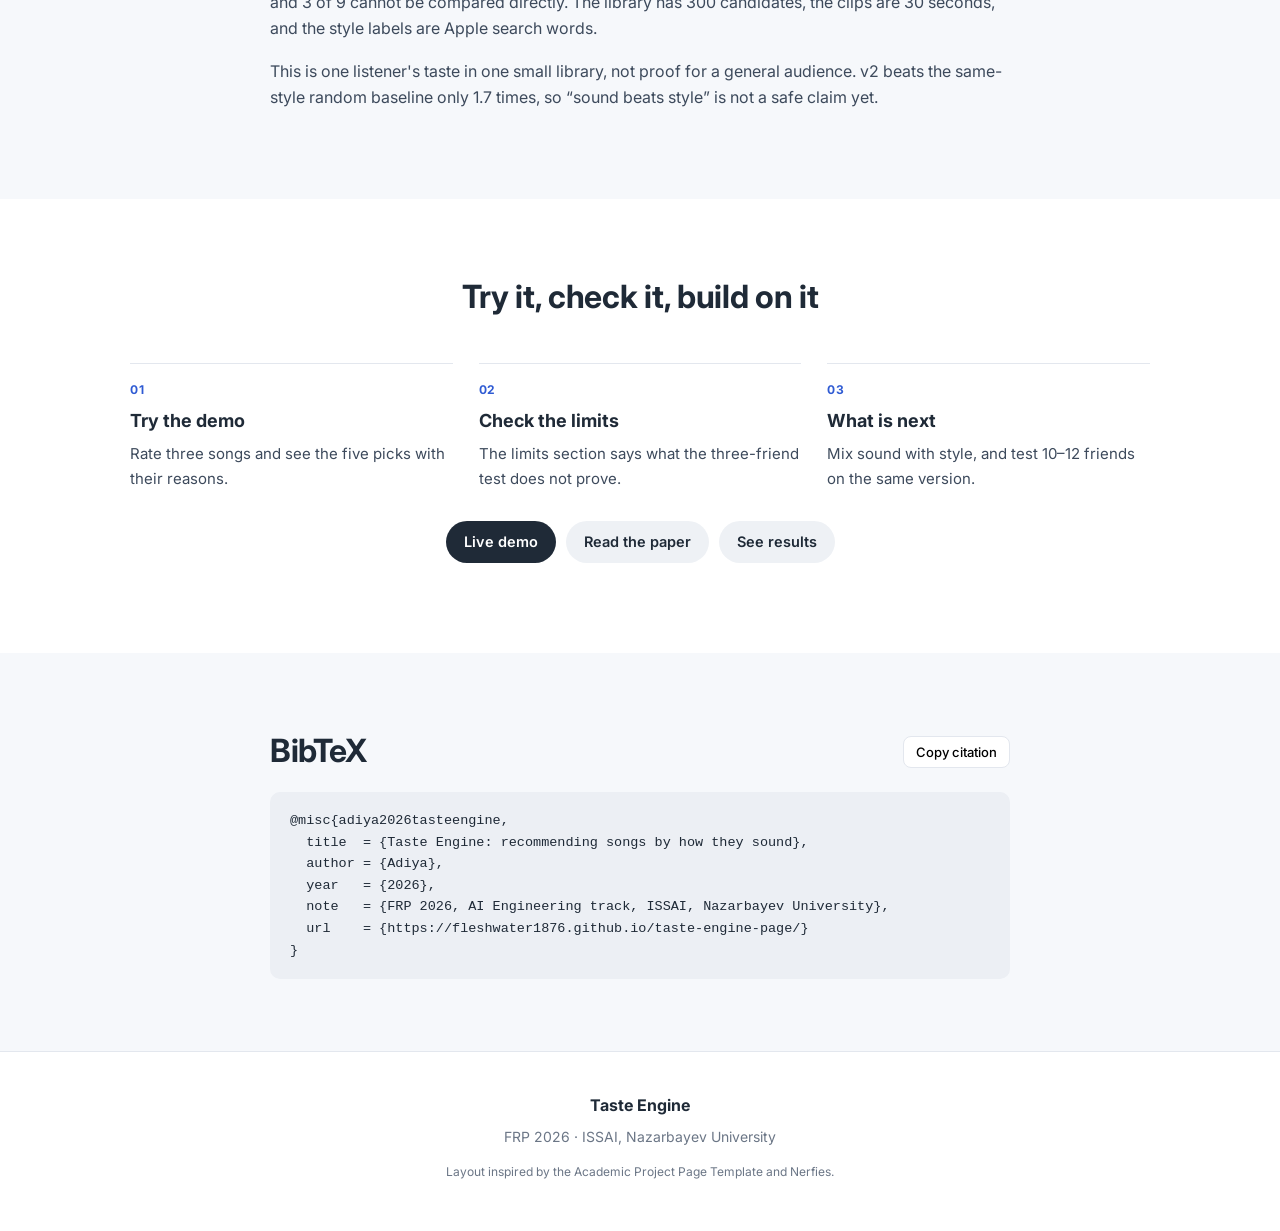
==== commit b648c34a: "Add paper PDF and paper links" ====
--- a/index.html
+++ b/index.html
@@ -19,7 +19,7 @@
 <nav class="top">
   <div class="wrap top-in">
     <a class="brand" href="#">♪ Taste Engine</a>
-    <div class="top-links"><a href="#demo">Demo</a><a href="#results">Results</a></div>
+    <div class="top-links"><a href="#demo">Demo</a><a href="#results">Results</a><a href="paper.pdf">Paper</a></div>
   </div>
 </nav>
 
@@ -31,6 +31,7 @@
   <p class="aff">FRP 2026, AI Engineering track · ISSAI, Nazarbayev University</p>
   <div class="buttons">
     <a class="pill" href="demo/">▶ Live demo</a>
+    <a class="pill" href="paper.pdf">📄 Paper</a>
     <a class="pill" href="#results">📊 Results</a>
     <a class="pill light" href="#bibtex">{ } BibTeX</a>
   </div>
@@ -197,7 +198,7 @@
       <div class="col"><div class="num">02</div><h3>Check the limits</h3><p>The limits section says what the three-friend test does not prove.</p></div>
       <div class="col"><div class="num">03</div><h3>What is next</h3><p>Mix sound with style, and test 10–12 friends on the same version.</p></div>
     </div>
-    <div class="buttons center"><a class="pill" href="demo/">Live demo</a><a class="pill light" href="#results">See results</a></div>
+    <div class="buttons center"><a class="pill" href="demo/">Live demo</a><a class="pill light" href="paper.pdf">Read the paper</a><a class="pill light" href="#results">See results</a></div>
   </div>
 </section>
 
